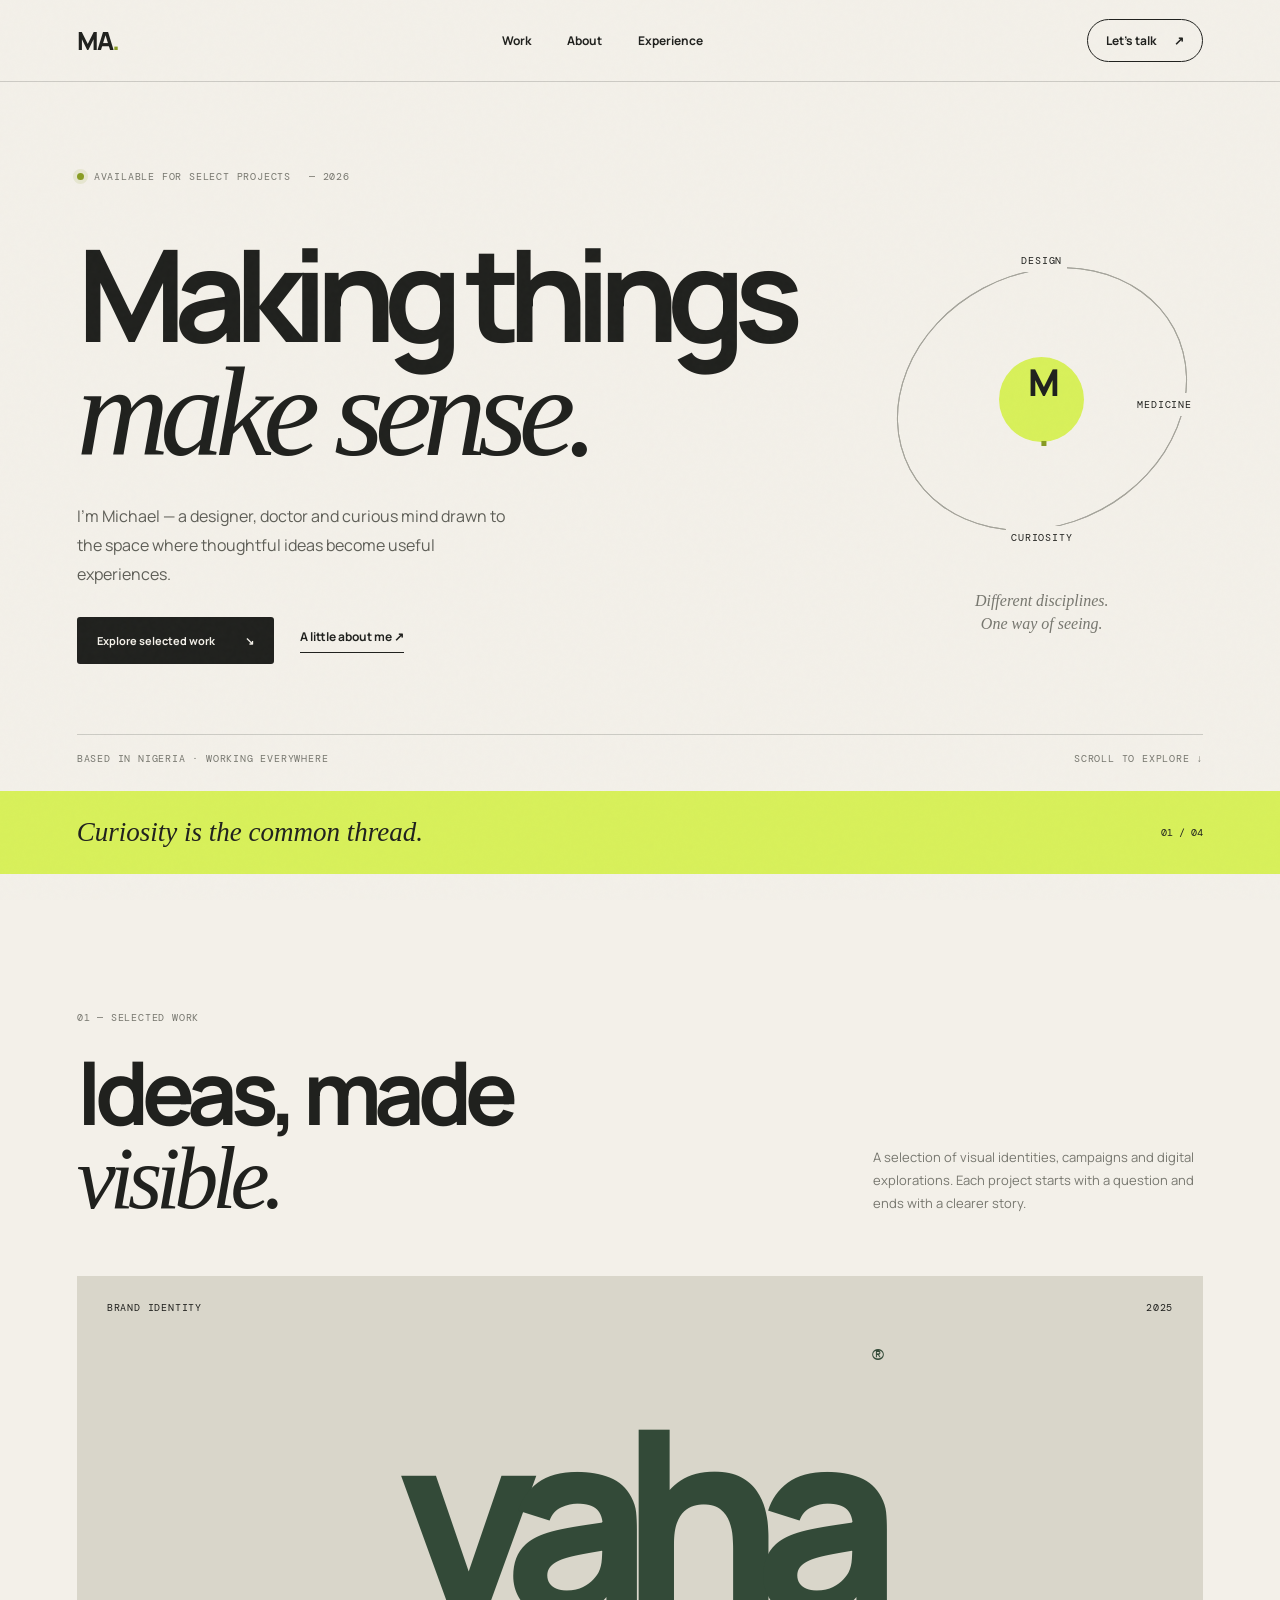
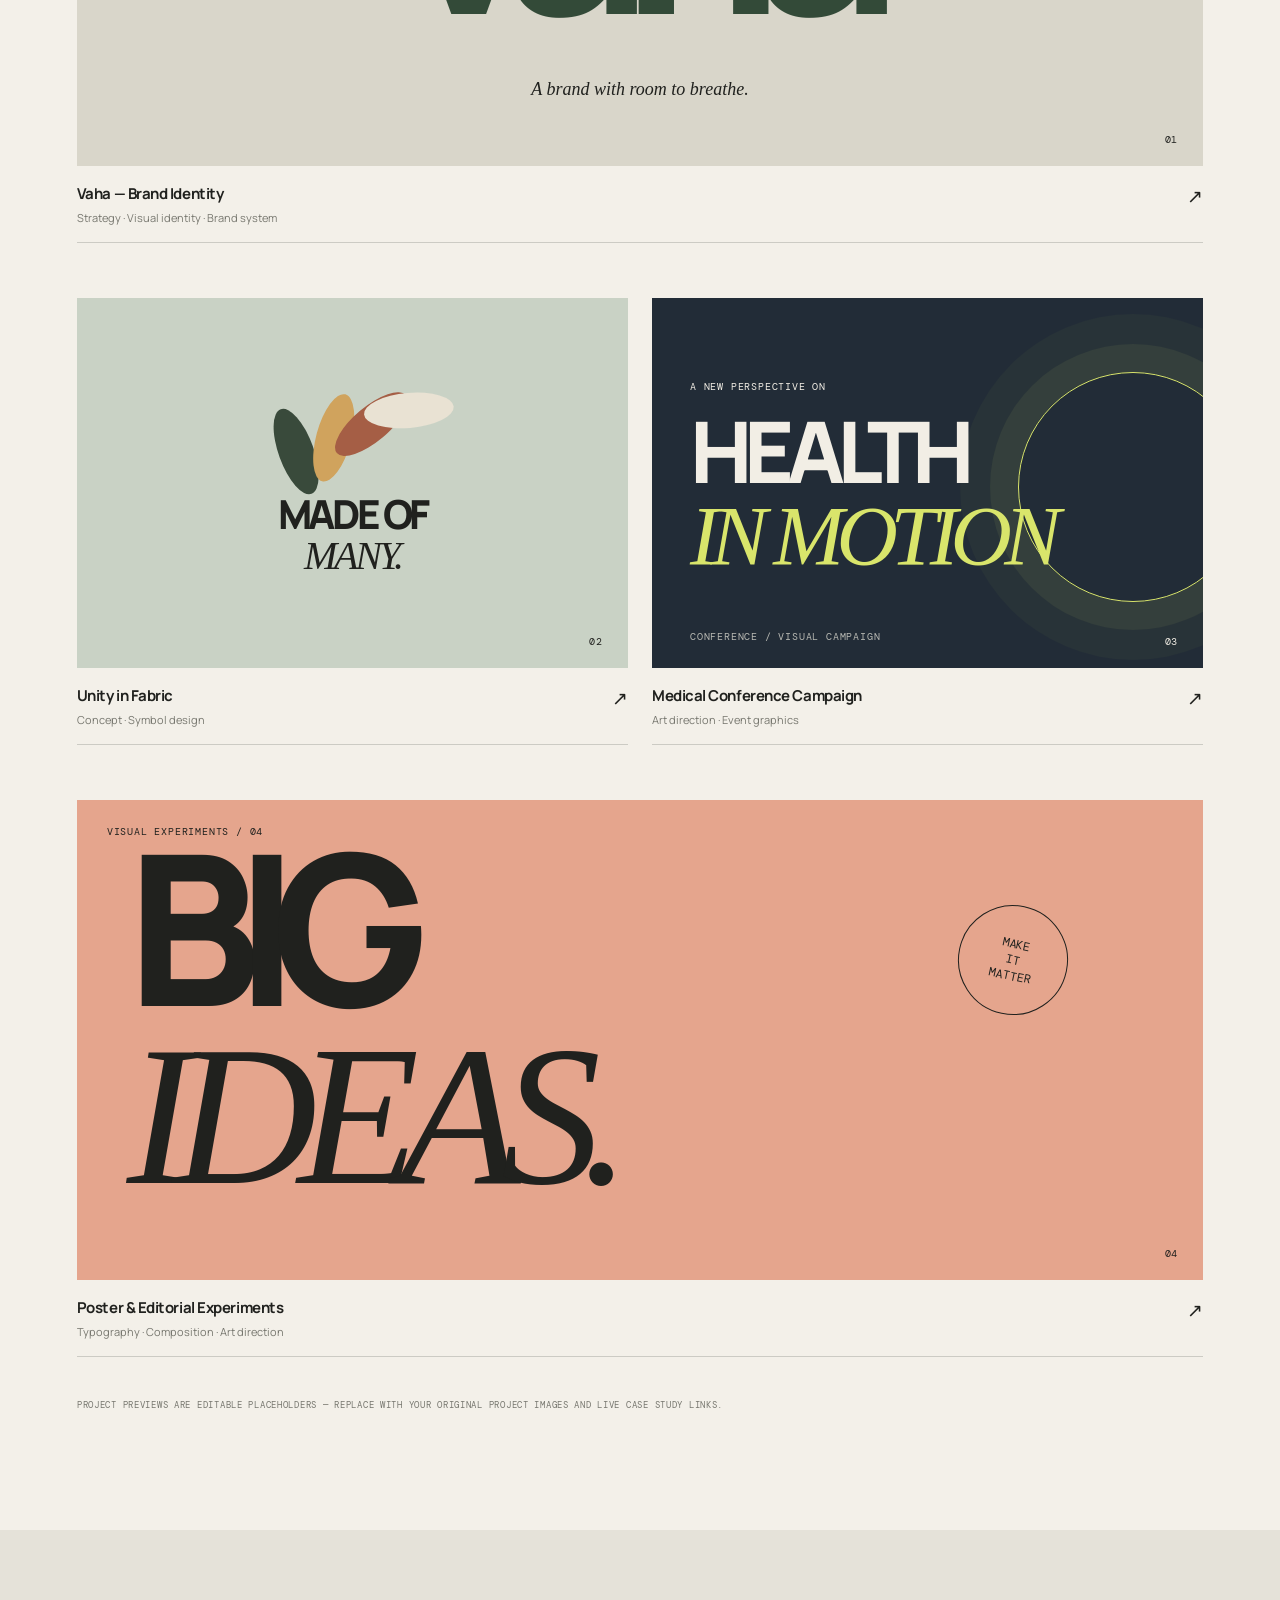
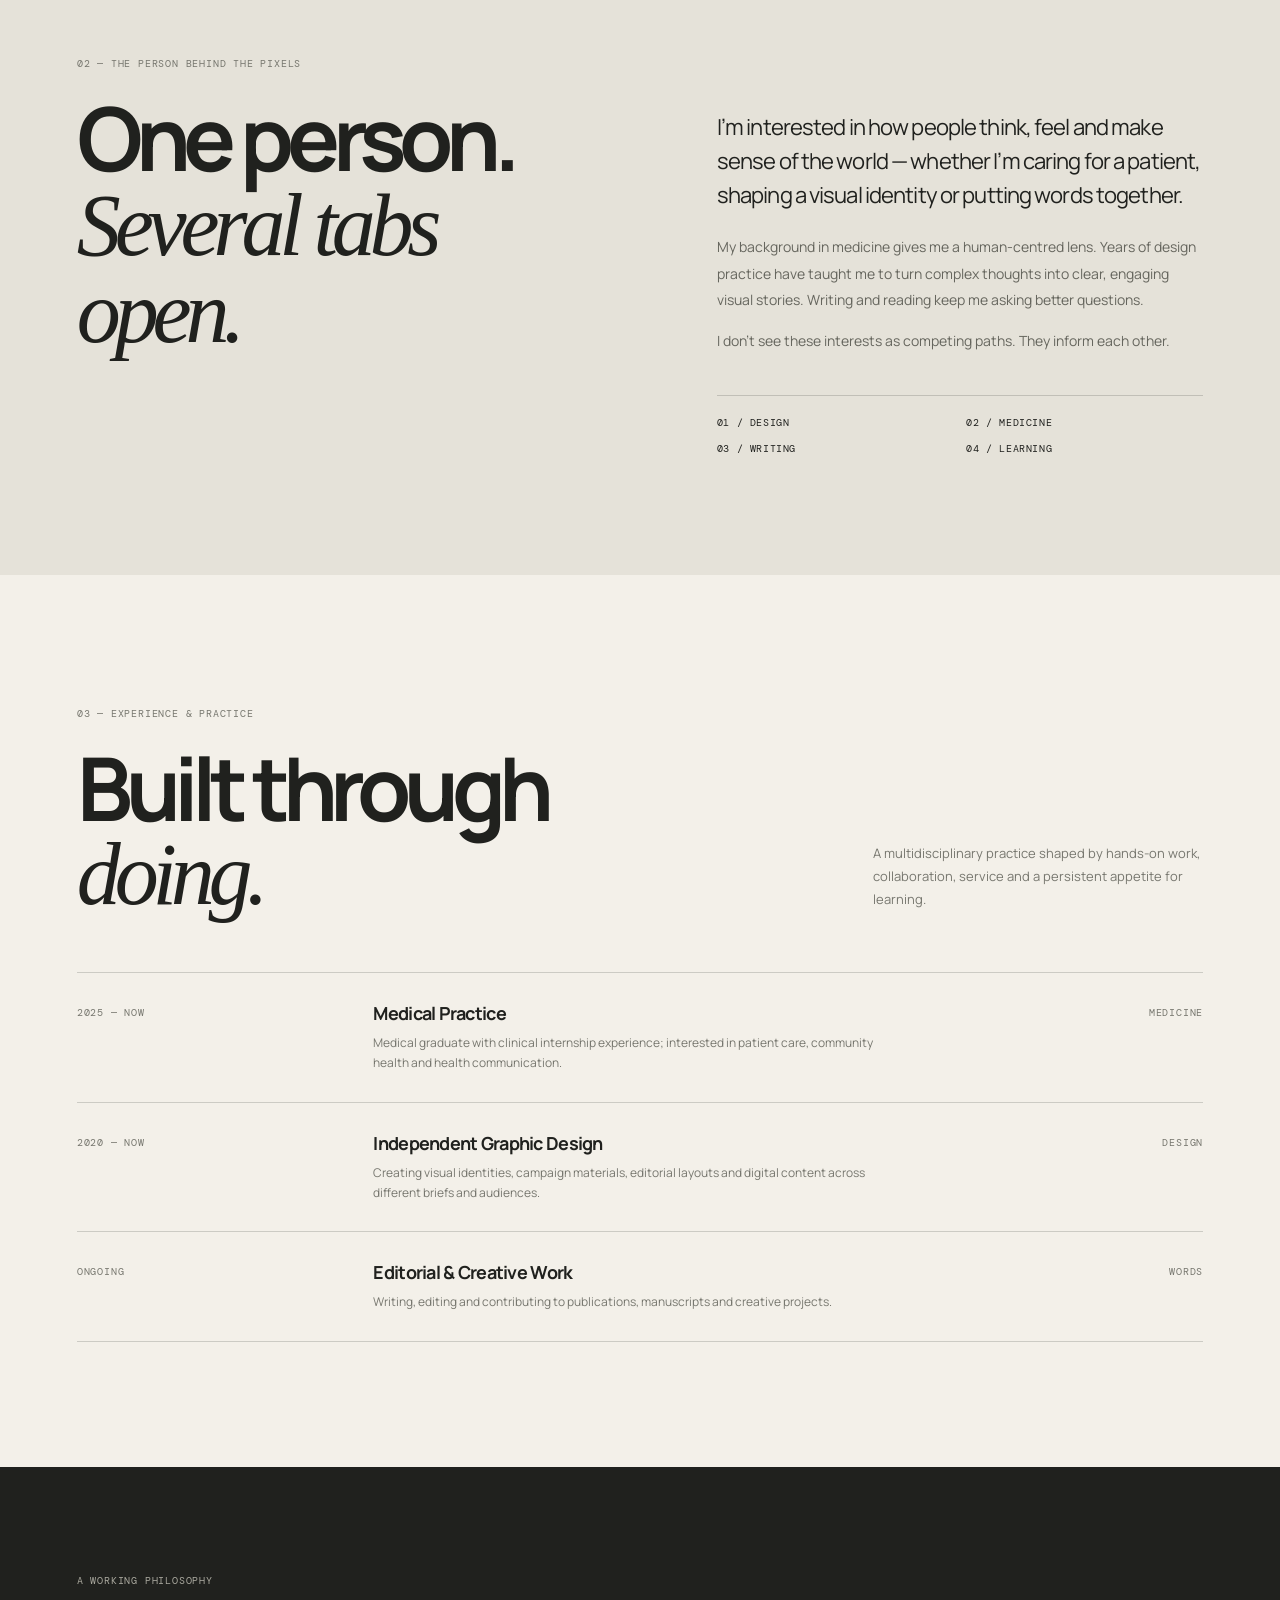
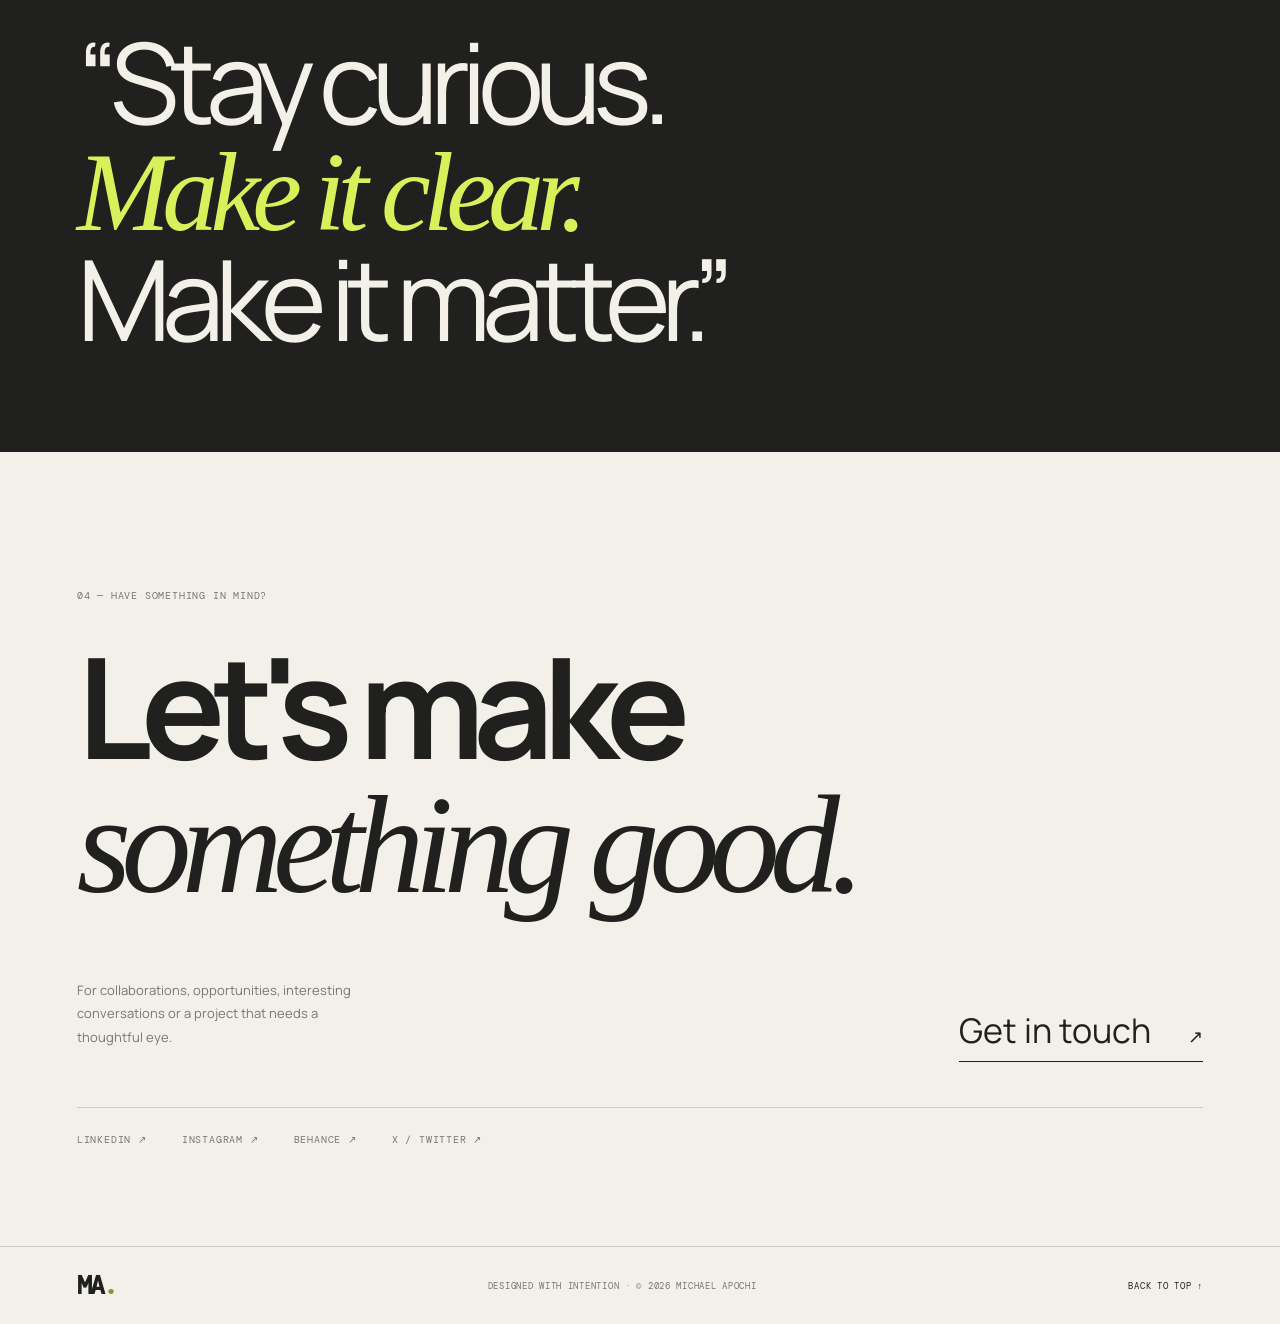
==== index.html @ 0f6690b2 "Add files via upload" ====
<!doctype html>
<html lang="en">
<head>
  <meta charset="utf-8">
  <meta name="viewport" content="width=device-width, initial-scale=1">
  <meta name="theme-color" content="#f3f0e9">
  <meta name="description" content="Michael Apochi — multidisciplinary designer, medical doctor and visual storyteller.">
  <title>Michael Apochi — Designer, Doctor & Visual Thinker</title>
  <link rel="preconnect" href="https://fonts.googleapis.com">
  <link rel="preconnect" href="https://fonts.gstatic.com" crossorigin>
  <link href="https://fonts.googleapis.com/css2?family=DM+Mono:wght@400;500&family=Manrope:wght@400;500;600;700;800&display=swap" rel="stylesheet">
  <link rel="stylesheet" href="styles.css">
</head>
<body>
  <div class="grain" aria-hidden="true"></div>
  <header class="site-header">
    <a class="wordmark" href="#top" aria-label="Michael Apochi home">MA<span>.</span></a>
    <nav aria-label="Main navigation">
      <a href="#work">Work</a><a href="#about">About</a><a href="#experience">Experience</a>
    </nav>
    <a class="header-cta" href="#contact">Let's talk <span>↗</span></a>
    <button class="menu-toggle" aria-label="Toggle menu" aria-expanded="false">☰</button>
  </header>

  <main id="top">
    <section class="hero section-wrap">
      <div class="eyebrow"><span class="pulse"></span> AVAILABLE FOR SELECT PROJECTS <span class="eyebrow-year">— 2026</span></div>
      <div class="hero-grid">
        <div>
          <h1>Making things<br> <em>make sense.</em></h1>
          <p class="hero-copy">I’m Michael — a designer, doctor and curious mind drawn to the space where thoughtful ideas become useful experiences.</p>
          <div class="hero-actions"><a class="button button-dark" href="#work">Explore selected work <span>↘</span></a><a class="text-link" href="#about">A little about me <span>↗</span></a></div>
        </div>
        <div class="hero-aside">
          <div class="orbit-card">
            <div class="orbit orbit-one"></div><div class="orbit orbit-two"></div>
            <div class="orbit-center">M<span>.</span></div>
            <span class="orbit-label label-top">DESIGN</span><span class="orbit-label label-right">MEDICINE</span><span class="orbit-label label-bottom">CURIOSITY</span>
          </div>
          <p class="aside-note">Different disciplines.<br>One way of seeing.</p>
        </div>
      </div>
      <div class="hero-bottom"><span>BASED IN NIGERIA · WORKING EVERYWHERE</span><span>SCROLL TO EXPLORE ↓</span></div>
    </section>

    <section class="intro-strip">
      <p>Curiosity is the common thread.</p><span>01 / 04</span>
    </section>

    <section id="work" class="work-section section-wrap">
      <div class="section-heading"><div><span class="kicker">01 — SELECTED WORK</span><h2>Ideas, made<br><em>visible.</em></h2></div><p>A selection of visual identities, campaigns and digital explorations. Each project starts with a question and ends with a clearer story.</p></div>
      <div class="project-grid">
        <article class="project-card project-large">
          <a class="project-art art-vaha" href="#contact" aria-label="Discuss Vaha identity project">
            <div class="art-topline"><span>BRAND IDENTITY</span><span>2025</span></div><div class="vaha-word">vaha<span>®</span></div><div class="vaha-caption">A brand with room to breathe.</div><div class="art-index">01</div>
          </a>
          <div class="project-meta"><div><h3>Vaha — Brand Identity</h3><p>Strategy · Visual identity · Brand system</p></div><span>↗</span></div>
        </article>
        <article class="project-card">
          <a class="project-art art-unity" href="#contact" aria-label="Discuss Unity project">
            <div class="unity-mark"><span></span><span></span><span></span><span></span></div><div class="unity-title">MADE OF<br><i>MANY.</i></div><div class="art-index">02</div>
          </a>
          <div class="project-meta"><div><h3>Unity in Fabric</h3><p>Concept · Symbol design</p></div><span>↗</span></div>
        </article>
        <article class="project-card">
          <a class="project-art art-med" href="#contact" aria-label="Discuss medical conference campaign">
            <div class="med-small">A NEW PERSPECTIVE ON</div><div class="med-title">HEALTH<br><em>IN MOTION</em></div><div class="med-circle"></div><div class="med-foot">CONFERENCE / VISUAL CAMPAIGN</div><div class="art-index">03</div>
          </a>
          <div class="project-meta"><div><h3>Medical Conference Campaign</h3><p>Art direction · Event graphics</p></div><span>↗</span></div>
        </article>
        <article class="project-card project-wide">
          <a class="project-art art-poster" href="#contact" aria-label="Discuss poster and editorial work">
            <div class="poster-label">VISUAL EXPERIMENTS / 04</div><div class="poster-big">BIG<br><span>IDEAS.</span></div><div class="poster-stamp">MAKE<br>IT<br>MATTER</div><div class="art-index">04</div>
          </a>
          <div class="project-meta"><div><h3>Poster & Editorial Experiments</h3><p>Typography · Composition · Art direction</p></div><span>↗</span></div>
        </article>
      </div>
      <p class="work-footnote">PROJECT PREVIEWS ARE EDITABLE PLACEHOLDERS — REPLACE WITH YOUR ORIGINAL PROJECT IMAGES AND LIVE CASE STUDY LINKS.</p>
    </section>

    <section id="about" class="about-section">
      <div class="section-wrap about-grid">
        <div><span class="kicker">02 — THE PERSON BEHIND THE PIXELS</span><h2>One person.<br><em>Several tabs open.</em></h2></div>
        <div class="about-copy"><p class="about-lead">I’m interested in how people think, feel and make sense of the world — whether I’m caring for a patient, shaping a visual identity or putting words together.</p><p>My background in medicine gives me a human-centred lens. Years of design practice have taught me to turn complex thoughts into clear, engaging visual stories. Writing and reading keep me asking better questions.</p><p>I don't see these interests as competing paths. They inform each other.</p><div class="discipline-list"><span>01 / DESIGN</span><span>02 / MEDICINE</span><span>03 / WRITING</span><span>04 / LEARNING</span></div></div>
      </div>
    </section>

    <section id="experience" class="experience-section section-wrap">
      <div class="section-heading"><div><span class="kicker">03 — EXPERIENCE & PRACTICE</span><h2>Built through<br><em>doing.</em></h2></div><p>A multidisciplinary practice shaped by hands-on work, collaboration, service and a persistent appetite for learning.</p></div>
      <div class="timeline">
        <div class="timeline-row"><span class="timeline-date">2025 — NOW</span><div><h3>Medical Practice</h3><p>Medical graduate with clinical internship experience; interested in patient care, community health and health communication.</p></div><span class="timeline-type">MEDICINE</span></div>
        <div class="timeline-row"><span class="timeline-date">2020 — NOW</span><div><h3>Independent Graphic Design</h3><p>Creating visual identities, campaign materials, editorial layouts and digital content across different briefs and audiences.</p></div><span class="timeline-type">DESIGN</span></div>
        <div class="timeline-row"><span class="timeline-date">ONGOING</span><div><h3>Editorial & Creative Work</h3><p>Writing, editing and contributing to publications, manuscripts and creative projects.</p></div><span class="timeline-type">WORDS</span></div>
      </div>
    </section>

    <section class="statement"><div class="section-wrap"><span class="kicker">A WORKING PHILOSOPHY</span><p>“Stay curious.<br><em>Make it clear.</em><br>Make it matter.”</p></div></section>

    <section id="contact" class="contact-section section-wrap">
      <span class="kicker">04 — HAVE SOMETHING IN MIND?</span><h2>Let's make<br><em>something good.</em></h2>
      <div class="contact-bottom"><p>For collaborations, opportunities, interesting conversations or a project that needs a thoughtful eye.</p><a class="contact-email" href="mailto:hello@michaelapochi.com">Get in touch <span>↗</span></a></div>
      <div class="social-links"><a href="https://www.linkedin.com/" target="_blank" rel="noreferrer">LINKEDIN ↗</a><a href="https://www.instagram.com/" target="_blank" rel="noreferrer">INSTAGRAM ↗</a><a href="https://www.behance.net/" target="_blank" rel="noreferrer">BEHANCE ↗</a><a href="https://x.com/" target="_blank" rel="noreferrer">X / TWITTER ↗</a></div>
    </section>
  </main>
  <footer><a class="wordmark" href="#top">MA<span>.</span></a><span>DESIGNED WITH INTENTION · © <span id="year"></span> MICHAEL APOCHI</span><a href="#top">BACK TO TOP ↑</a></footer>
  <script src="script.js"></script>
</body>
</html>
---- styles.css ----
@import url('https://fonts.googleapis.com/css2?family=DM+Mono:wght@400;500&family=Manrope:wght@400;500;600;700;800&display=swap');
:root{--paper:#f3f0e9;--ink:#20211e;--muted:#77776f;--line:rgba(32,33,30,.18);--acid:#d8f05a;--serif:Georgia,"Times New Roman",serif}
*{box-sizing:border-box}html{scroll-behavior:smooth}body{margin:0;background:var(--paper);color:var(--ink);font-family:Manrope,Arial,sans-serif;-webkit-font-smoothing:antialiased}.grain{position:fixed;inset:0;pointer-events:none;z-index:10;opacity:.055;background-image:url("data:image/svg+xml,%3Csvg viewBox='0 0 180 180' xmlns='http://www.w3.org/2000/svg'%3E%3Cfilter id='n'%3E%3CfeTurbulence type='fractalNoise' baseFrequency='.9' numOctaves='3' stitchTiles='stitch'/%3E%3C/filter%3E%3Crect width='100%25' height='100%25' filter='url(%23n)' opacity='.35'/%3E%3C/svg%3E")}.site-header{height:82px;padding:0 6vw;display:flex;align-items:center;justify-content:space-between;border-bottom:1px solid var(--line);position:sticky;top:0;background:rgba(243,240,233,.9);backdrop-filter:blur(14px);z-index:9}.wordmark{font-size:25px;font-weight:800;letter-spacing:-2px;text-decoration:none;color:var(--ink)}.wordmark span,.orbit-center span{color:#879a24}.site-header nav{display:flex;gap:36px}.site-header nav a,.header-cta,.text-link{font-size:12px;text-decoration:none;color:var(--ink);font-weight:700}.site-header nav a:hover,.text-link:hover{opacity:.55}.header-cta{border:1px solid var(--ink);border-radius:30px;padding:12px 18px}.header-cta span{margin-left:16px}.menu-toggle{display:none;background:none;border:0;font-size:22px}.section-wrap{width:min(1180px,88vw);margin:auto}.hero{padding:88px 0 26px;min-height:680px;display:flex;flex-direction:column;justify-content:space-between}.eyebrow,.kicker,.hero-bottom,.work-footnote,.art-topline,.art-index,.med-small,.med-foot,.poster-label,.timeline-date,.timeline-type,.social-links,footer,.orbit-label{font:10px 'DM Mono',monospace;letter-spacing:.08em}.eyebrow{display:flex;align-items:center;gap:10px;color:var(--muted)}.pulse{width:7px;height:7px;border-radius:50%;background:#899d24;box-shadow:0 0 0 4px #899d2420}.eyebrow-year{margin-left:8px}.hero-grid{display:grid;grid-template-columns:1.4fr .6fr;align-items:center;gap:50px;padding:54px 0 70px}.hero h1{font-size:clamp(66px,10vw,142px);letter-spacing:-.095em;line-height:.88;margin:0;font-weight:700}.hero h1 em,h2 em,.statement em,.contact-section h2 em{font-family:var(--serif);font-weight:400;letter-spacing:-.07em}.hero-copy{max-width:450px;color:#5e5e57;font-size:16px;line-height:1.8;margin:34px 0 28px}.hero-actions{display:flex;align-items:center;gap:26px}.button{display:inline-flex;gap:30px;padding:16px 20px;text-decoration:none;font-size:11px;font-weight:700}.button-dark{background:var(--ink);color:var(--paper);border-radius:3px}.button-dark:hover{background:#444}.text-link{border-bottom:1px solid var(--ink);padding-bottom:7px}.hero-aside{display:flex;align-items:center;flex-direction:column;gap:25px}.orbit-card{width:min(300px,25vw);aspect-ratio:1;position:relative;display:grid;place-items:center}.orbit{position:absolute;border:1px solid #a5a49b;border-radius:50%;transform:rotate(-28deg)}.orbit-one{inset:8% 0}.orbit-two{inset:0 8%;transform:rotate(62deg)}.orbit-center{width:85px;height:85px;border-radius:50%;background:var(--acid);display:grid;place-items:center;font-size:37px;font-weight:800;letter-spacing:-5px}.orbit-label{position:absolute;background:var(--paper);padding:5px}.label-top{top:0}.label-right{right:-5px;top:48%}.label-bottom{bottom:0}.aside-note{font:italic 16px var(--serif);text-align:center;color:var(--muted);line-height:1.4}.hero-bottom{display:flex;justify-content:space-between;color:var(--muted);border-top:1px solid var(--line);padding-top:17px}.intro-strip{background:var(--acid);padding:26px 6vw;display:flex;justify-content:space-between;align-items:center}.intro-strip p{font:italic 27px var(--serif);margin:0}.intro-strip span{font:10px 'DM Mono',monospace}.work-section{padding:130px 0 110px}.section-heading{display:flex;justify-content:space-between;align-items:end;margin-bottom:55px}.kicker{color:var(--muted)}h2{font-size:clamp(48px,7vw,88px);letter-spacing:-.08em;line-height:.95;margin:24px 0 0}.section-heading>p{max-width:330px;color:var(--muted);font-size:13px;line-height:1.8;margin:0 0 5px}.project-grid{display:grid;grid-template-columns:1fr 1fr;gap:55px 24px}.project-large{grid-column:1/-1}.project-wide{grid-column:1/-1}.project-art{display:block;position:relative;overflow:hidden;text-decoration:none;color:var(--ink);min-height:370px;transition:transform .4s}.project-card:hover .project-art{transform:translateY(-5px)}.project-large .project-art{min-height:490px}.art-vaha{background:#d9d6ca;padding:30px;display:flex;flex-direction:column;justify-content:center;align-items:center}.art-topline{position:absolute;top:25px;left:30px;right:30px;display:flex;justify-content:space-between}.vaha-word{font-size:clamp(100px,20vw,260px);font-weight:800;letter-spacing:-.12em;color:#334a38}.vaha-word span{font:20px 'DM Mono';vertical-align:top;letter-spacing:0}.vaha-caption{font:italic 18px var(--serif);margin-top:-12px}.art-index{position:absolute;bottom:20px;right:25px}.art-unity{background:#c9d2c5;display:flex;align-items:center;justify-content:center;flex-direction:column}.unity-mark{display:flex;gap:5px;transform:rotate(-20deg);margin-bottom:20px}.unity-mark span{width:35px;height:90px;border-radius:50%;background:#394a3b;transform:rotate(0deg)}.unity-mark span:nth-child(2){background:#d0a35d;transform:rotate(35deg)}.unity-mark span:nth-child(3){background:#a55e45;transform:rotate(70deg)}.unity-mark span:nth-child(4){background:#e9e2d3;transform:rotate(105deg)}.unity-title{text-align:center;font-size:40px;line-height:.9;font-weight:800;letter-spacing:-.08em}.unity-title i{font:italic 40px var(--serif)}.art-med{background:#222c37;color:#f2eee5;padding:38px;display:flex;flex-direction:column;justify-content:center}.med-small{z-index:1}.med-title{font-size:clamp(48px,7vw,85px);font-weight:800;line-height:.85;letter-spacing:-.09em;z-index:1;margin-top:22px}.med-title em{font:italic 1em var(--serif);color:#d9e56b}.med-circle{position:absolute;width:230px;height:230px;border:1px solid #d9e56b;border-radius:50%;right:-45px;top:20%;box-shadow:0 0 0 28px #d9e56b10,0 0 0 58px #d9e56b08}.med-foot{position:absolute;bottom:25px;left:38px;color:#b8b9b3}.art-poster{background:#e5a58d;display:flex;align-items:center;padding:50px}.poster-label{position:absolute;top:25px;left:30px}.poster-big{font-size:clamp(90px,17vw,210px);line-height:.72;letter-spacing:-.12em;font-weight:800}.poster-big span{font:italic .95em var(--serif);letter-spacing:-.1em}.poster-stamp{position:absolute;right:12%;top:22%;border:1px solid var(--ink);border-radius:50%;width:110px;height:110px;display:grid;place-items:center;text-align:center;font:12px 'DM Mono';transform:rotate(12deg)}.project-meta{display:flex;justify-content:space-between;padding:17px 0;border-bottom:1px solid var(--line)}.project-meta h3{font-size:15px;margin:0 0 6px;letter-spacing:-.03em}.project-meta p{font-size:11px;color:var(--muted);margin:0}.project-meta>span{font-size:19px}.work-footnote{color:var(--muted);font-size:9px;margin-top:42px}.about-section{background:#e5e2d9;padding:120px 0}.about-grid{display:grid;grid-template-columns:1fr 1fr;gap:12vw}.about-copy{padding-top:38px}.about-copy p{font-size:14px;line-height:1.9;color:#66665e;max-width:500px}.about-copy .about-lead{font-size:22px;line-height:1.55;color:var(--ink);letter-spacing:-.04em}.discipline-list{display:grid;grid-template-columns:1fr 1fr;gap:13px;margin-top:40px;padding-top:20px;border-top:1px solid var(--line);font:10px 'DM Mono';letter-spacing:.06em}.experience-section{padding:125px 0}.timeline{border-top:1px solid var(--line)}.timeline-row{display:grid;grid-template-columns:1fr 2fr 1fr;gap:30px;padding:28px 0;border-bottom:1px solid var(--line);align-items:start}.timeline-date,.timeline-type{color:var(--muted);padding-top:5px}.timeline-row h3{font-size:18px;letter-spacing:-.04em;margin:0 0 8px}.timeline-row p{font-size:12px;line-height:1.7;color:var(--muted);margin:0;max-width:500px}.timeline-type{text-align:right}.statement{background:var(--ink);color:var(--paper);padding:100px 0}.statement .kicker{color:#aaa99f}.statement p{font-size:clamp(54px,9vw,112px);line-height:.95;letter-spacing:-.08em;margin:40px 0 0}.statement em{color:var(--acid)}.contact-section{padding:130px 0 75px}.contact-section h2{font-size:clamp(65px,11vw,140px);margin:35px 0 55px}.contact-bottom{display:flex;justify-content:space-between;align-items:end;border-bottom:1px solid var(--line);padding-bottom:45px}.contact-bottom p{font-size:13px;line-height:1.8;color:var(--muted);max-width:300px}.contact-email{font-size:clamp(20px,3vw,34px);text-decoration:none;color:var(--ink);border-bottom:1px solid;padding-bottom:8px}.contact-email span{font-size:18px;margin-left:30px}.social-links{display:flex;gap:35px;padding:25px 0;color:var(--muted)}.social-links a{color:inherit;text-decoration:none}.social-links a:hover{color:var(--ink)}footer{border-top:1px solid var(--line);padding:22px 6vw;display:flex;align-items:center;justify-content:space-between;color:var(--muted);font-size:9px}footer a:last-child{color:var(--ink);text-decoration:none}
@media(max-width:700px){.site-header{height:68px;padding:0 6vw}.site-header nav{display:none;position:absolute;top:68px;left:0;right:0;padding:25px 6vw;background:var(--paper);border-bottom:1px solid var(--line);flex-direction:column;gap:20px}.site-header nav.open{display:flex}.header-cta{margin-left:auto;margin-right:15px;padding:9px 13px}.menu-toggle{display:block}.hero{padding-top:65px;min-height:auto}.hero-grid{grid-template-columns:1fr;padding:60px 0 55px;gap:45px}.hero h1{font-size:clamp(64px,16vw,105px)}.hero-copy{font-size:14px;margin-top:25px}.hero-aside{display:none}.hero-bottom{font-size:8px;gap:15px}.intro-strip p{font-size:22px}.work-section,.experience-section{padding:85px 0}.section-heading{display:block}.section-heading>p{margin-top:25px}.project-grid{grid-template-columns:1fr;gap:38px}.project-large,.project-wide{grid-column:auto}.project-art,.project-large .project-art{min-height:340px}.vaha-word{font-size:40vw}.art-med{min-height:340px}.about-section{padding:85px 0}.about-grid{grid-template-columns:1fr;gap:20px}.about-copy{padding-top:0}.timeline-row{grid-template-columns:1fr 2fr;gap:12px}.timeline-type{grid-column:2;text-align:left}.statement{padding:80px 0}.contact-section{padding:85px 0 55px}.contact-bottom{display:block}.contact-email{display:inline-block;margin-top:25px}.social-links{flex-wrap:wrap;gap:18px 25px}footer{gap:15px;flex-wrap:wrap}footer>span{order:3;width:100%}}
@media(prefers-reduced-motion:reduce){html{scroll-behavior:auto}*,*:before,*:after{transition:none!important}}
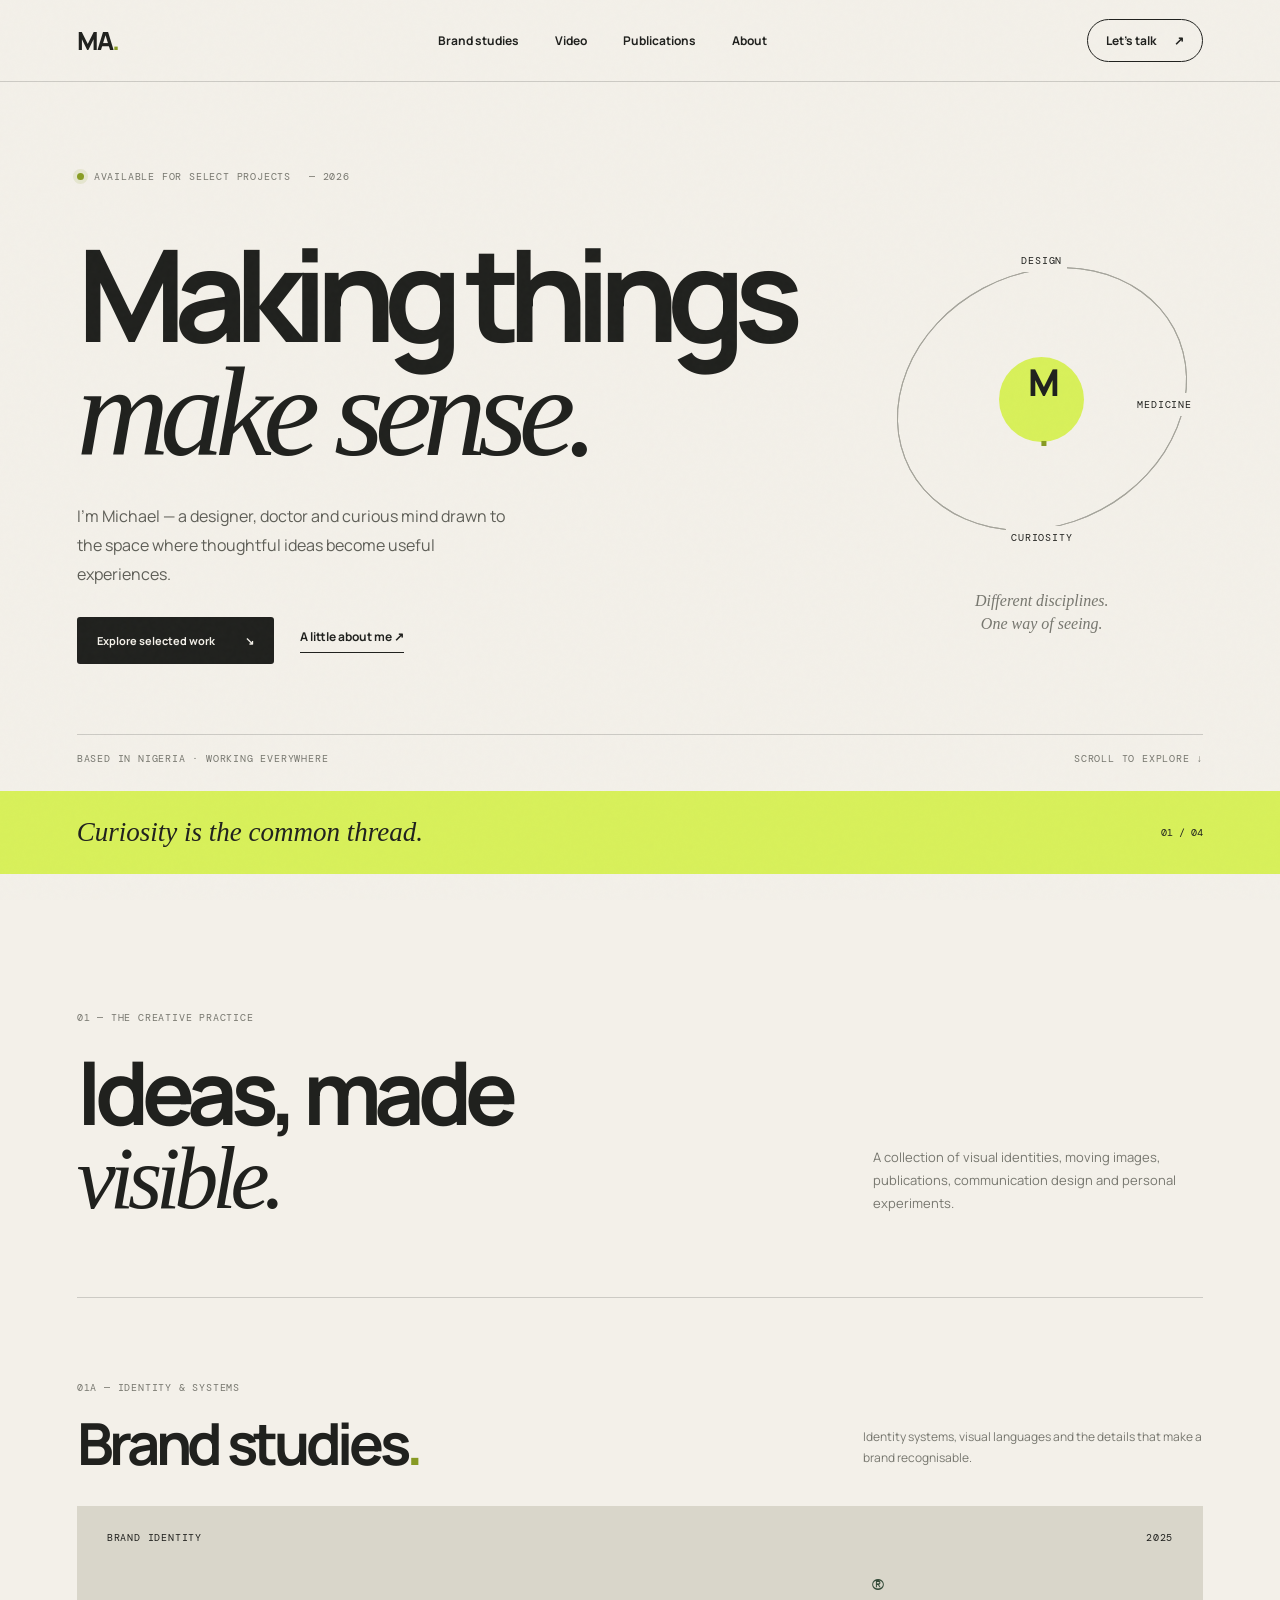
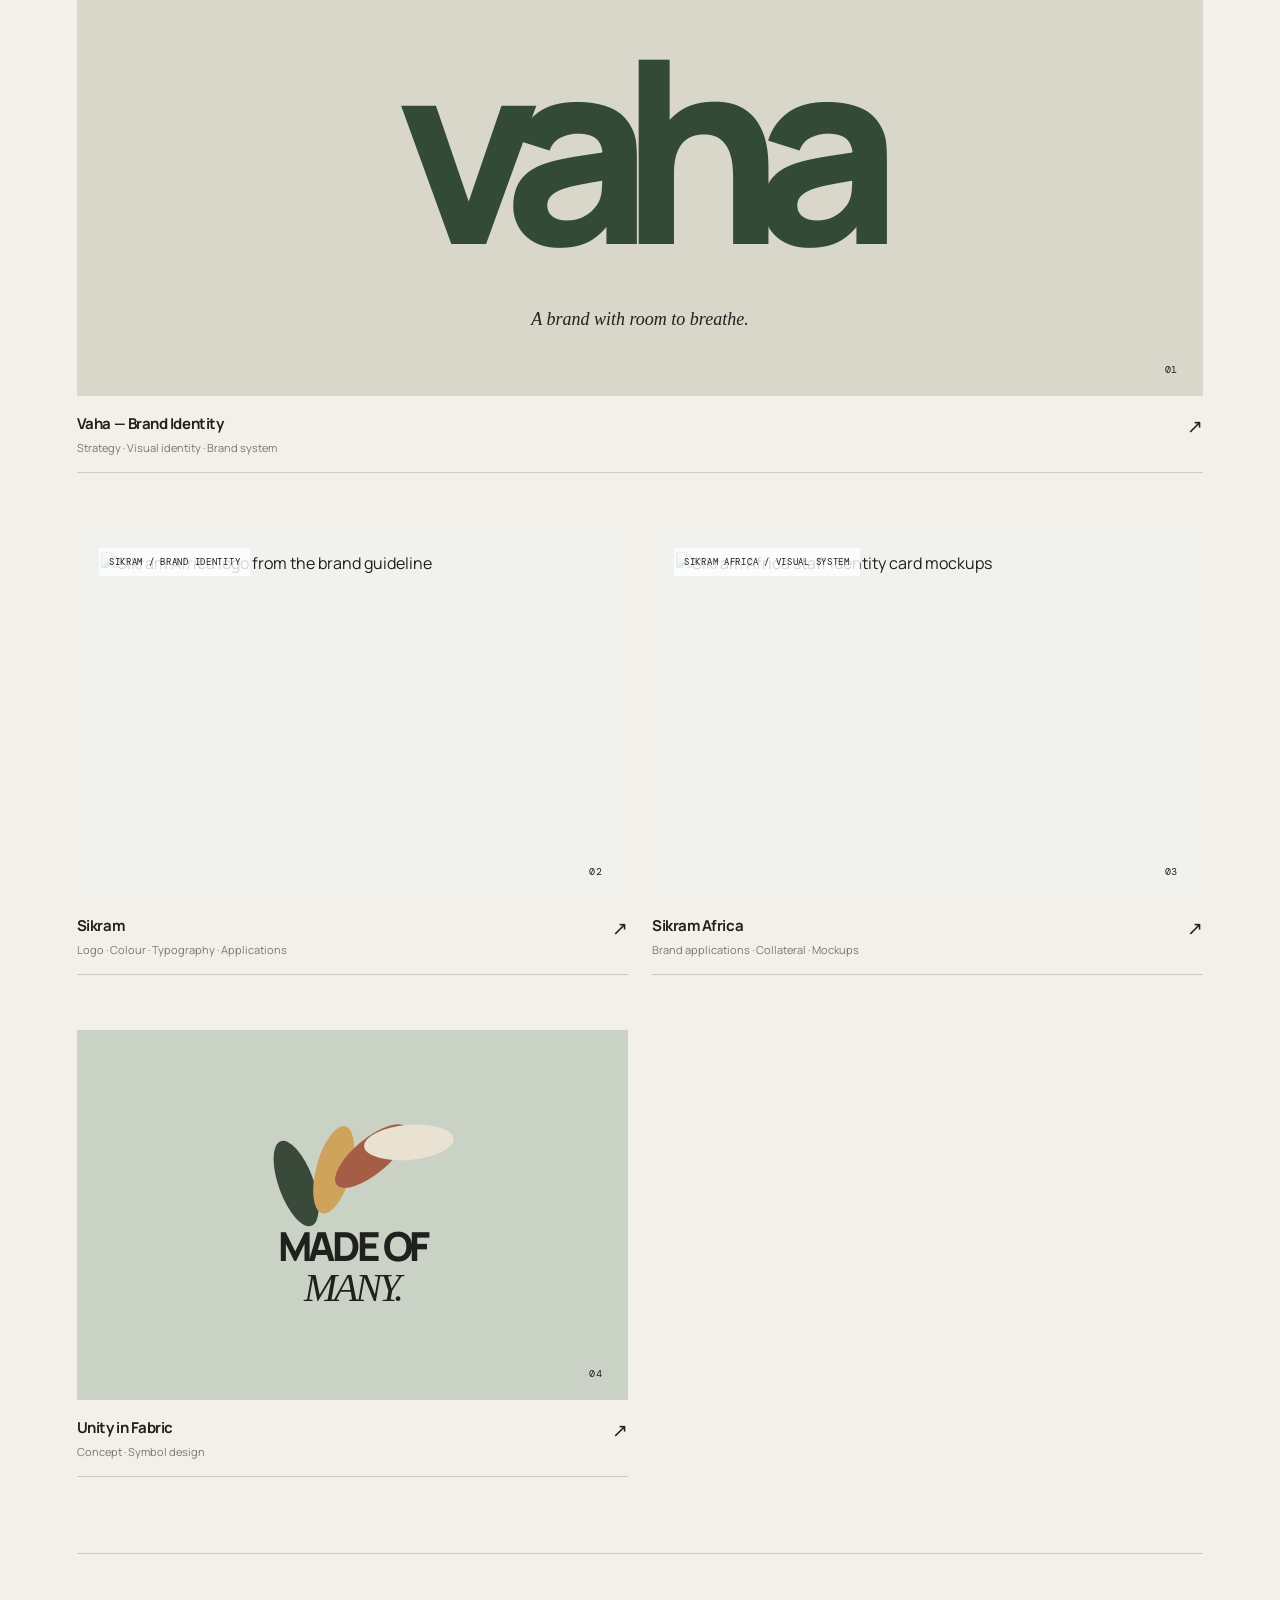
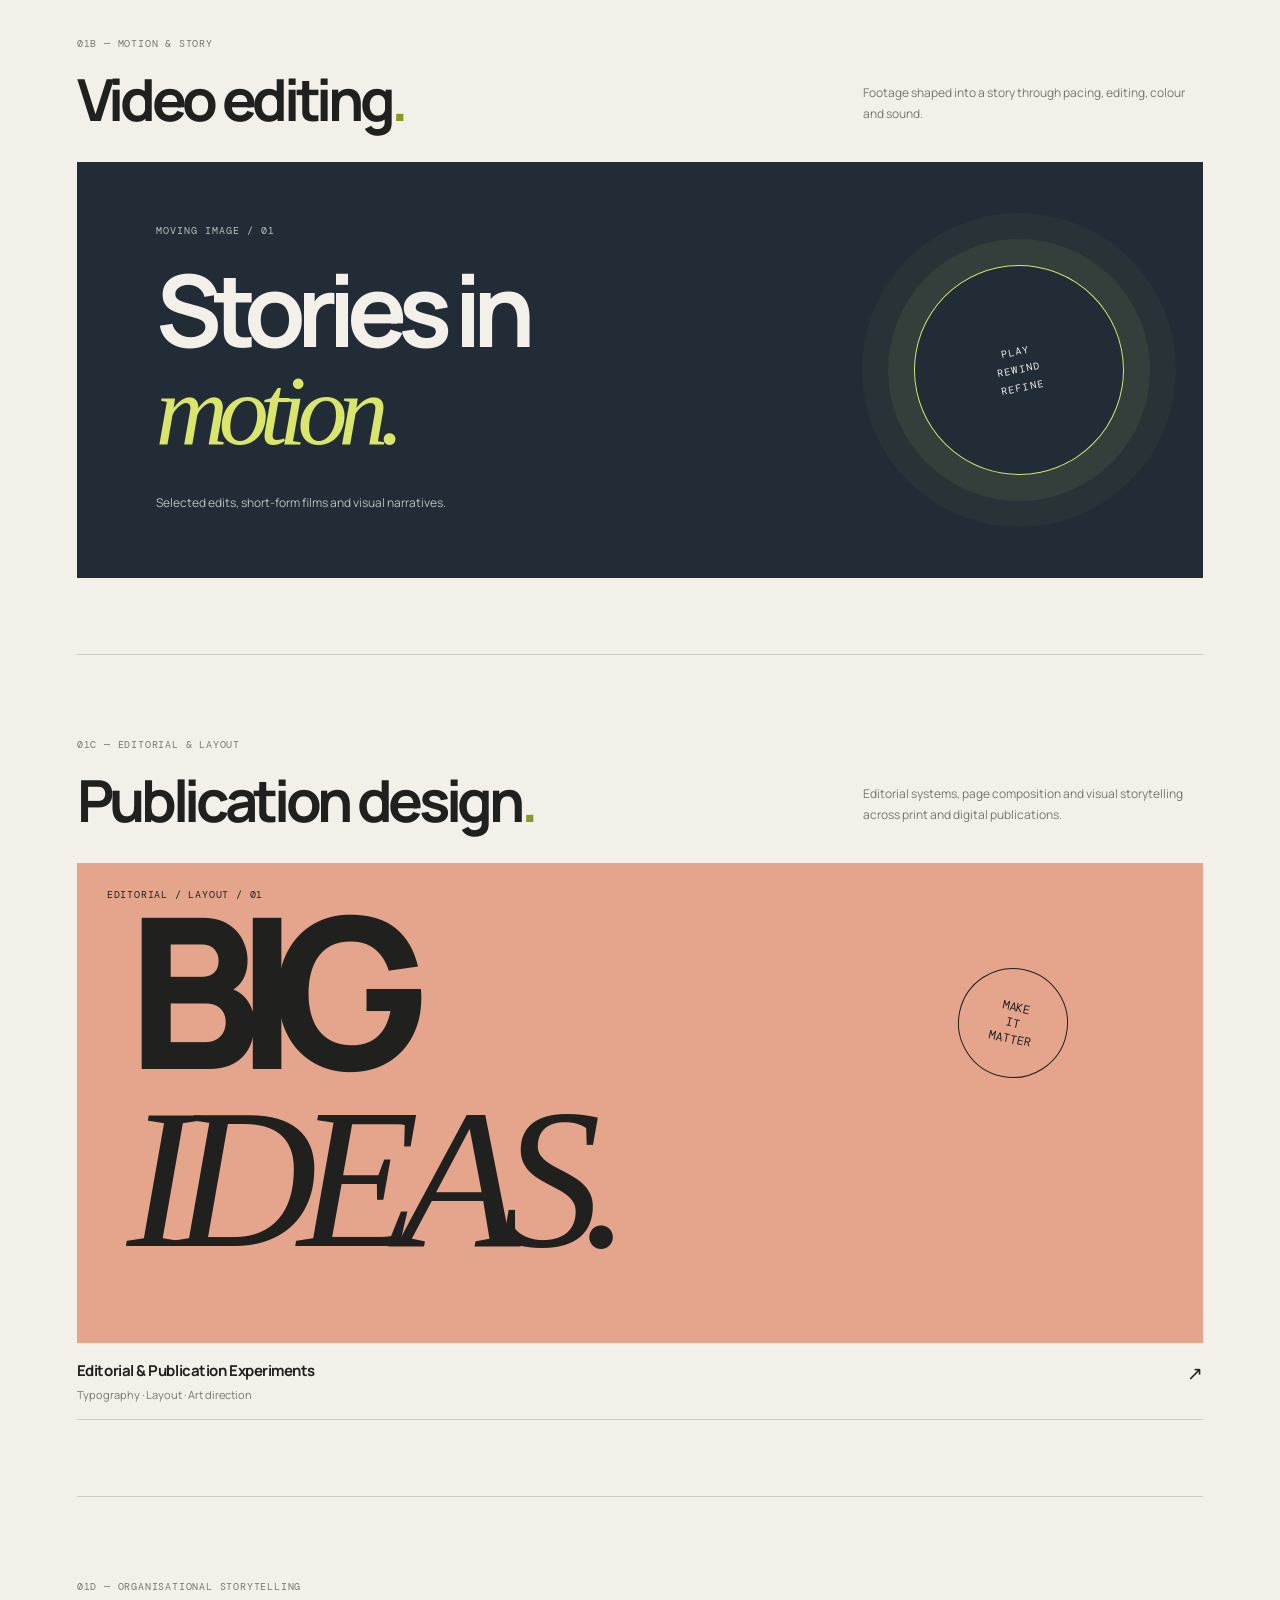
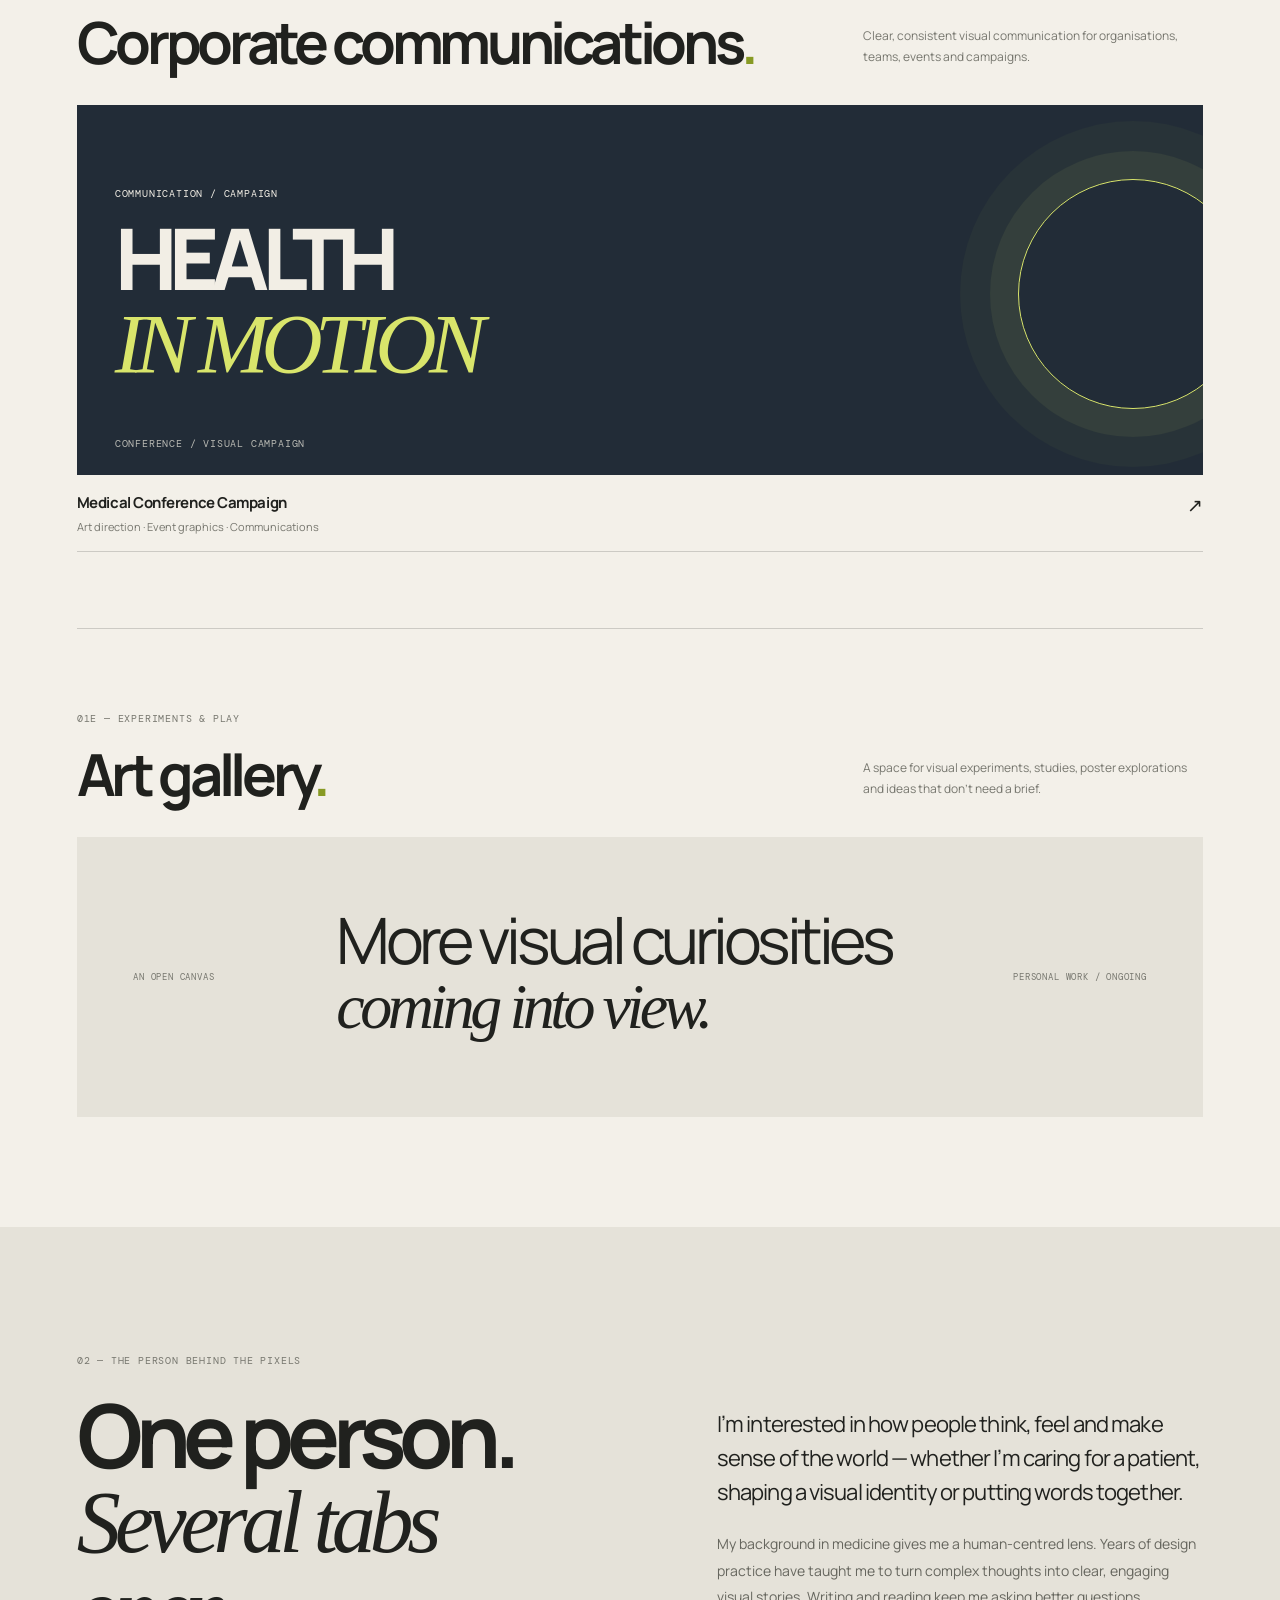
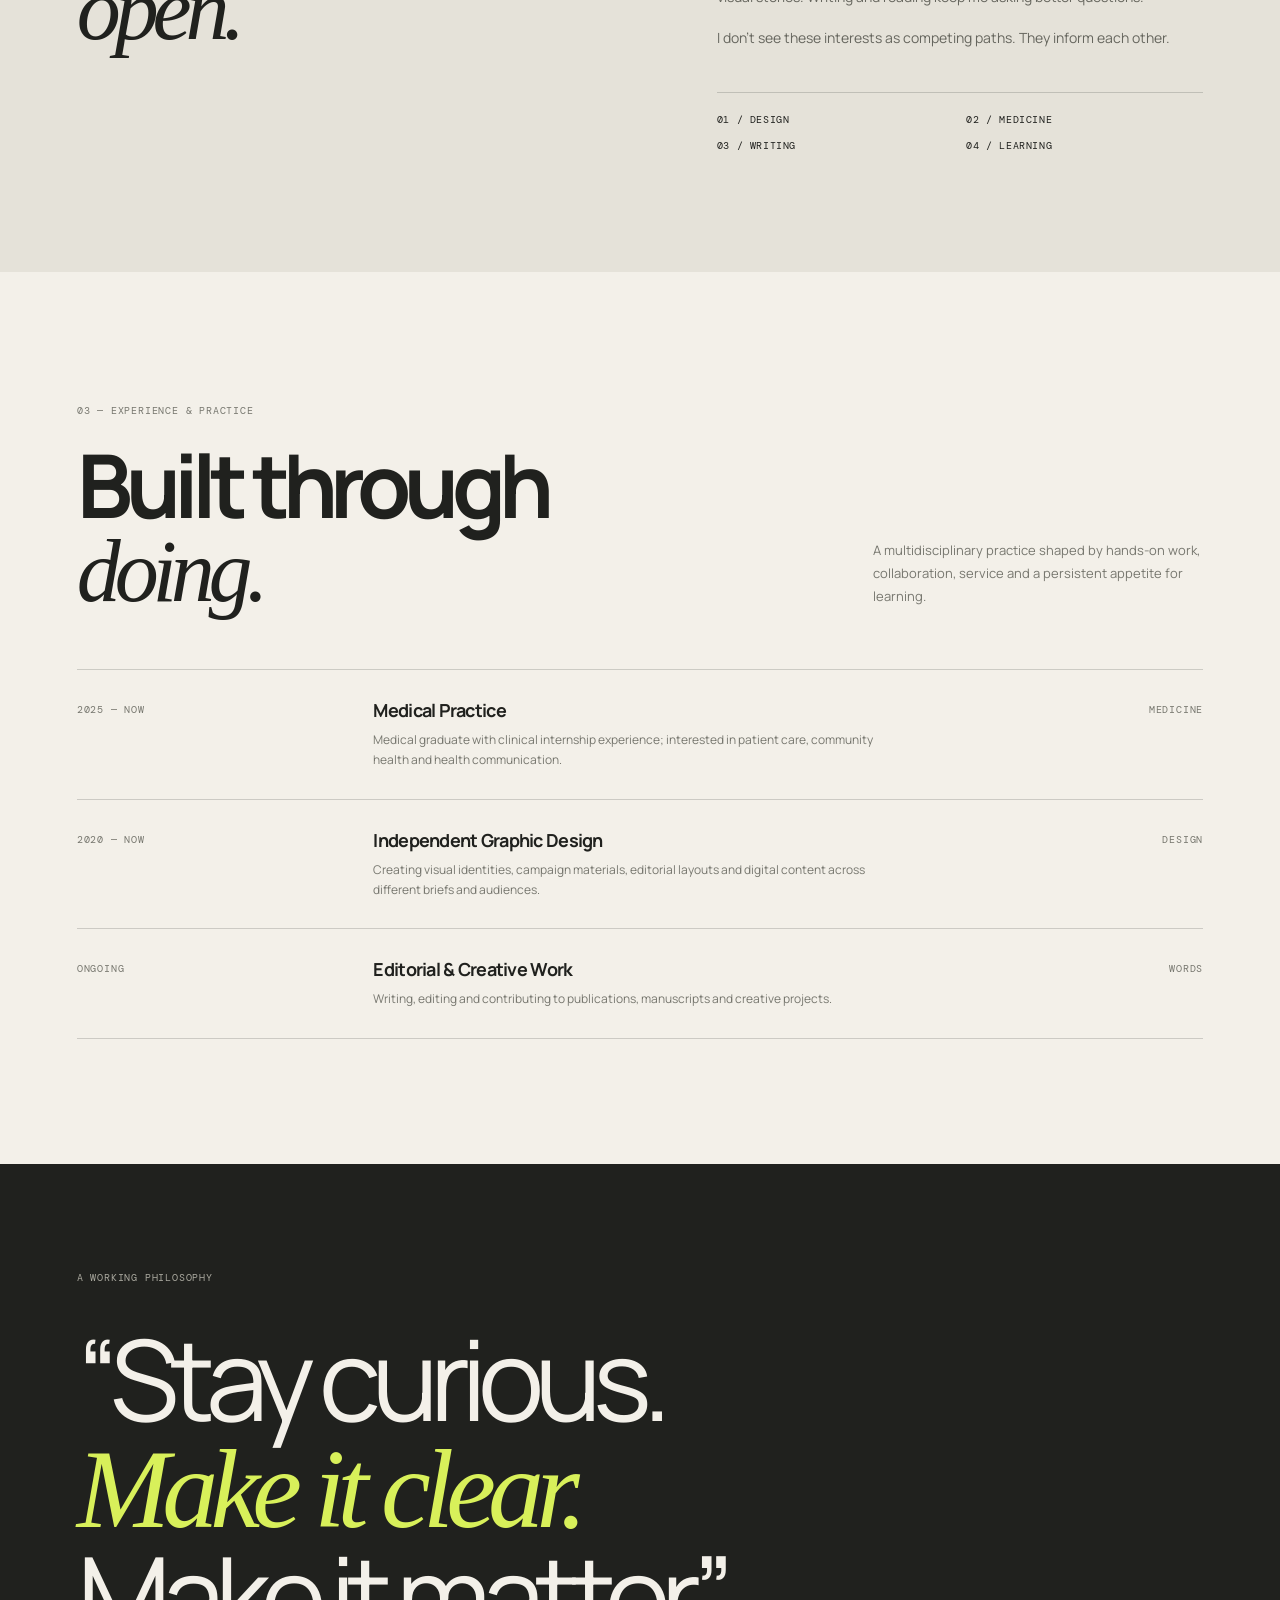
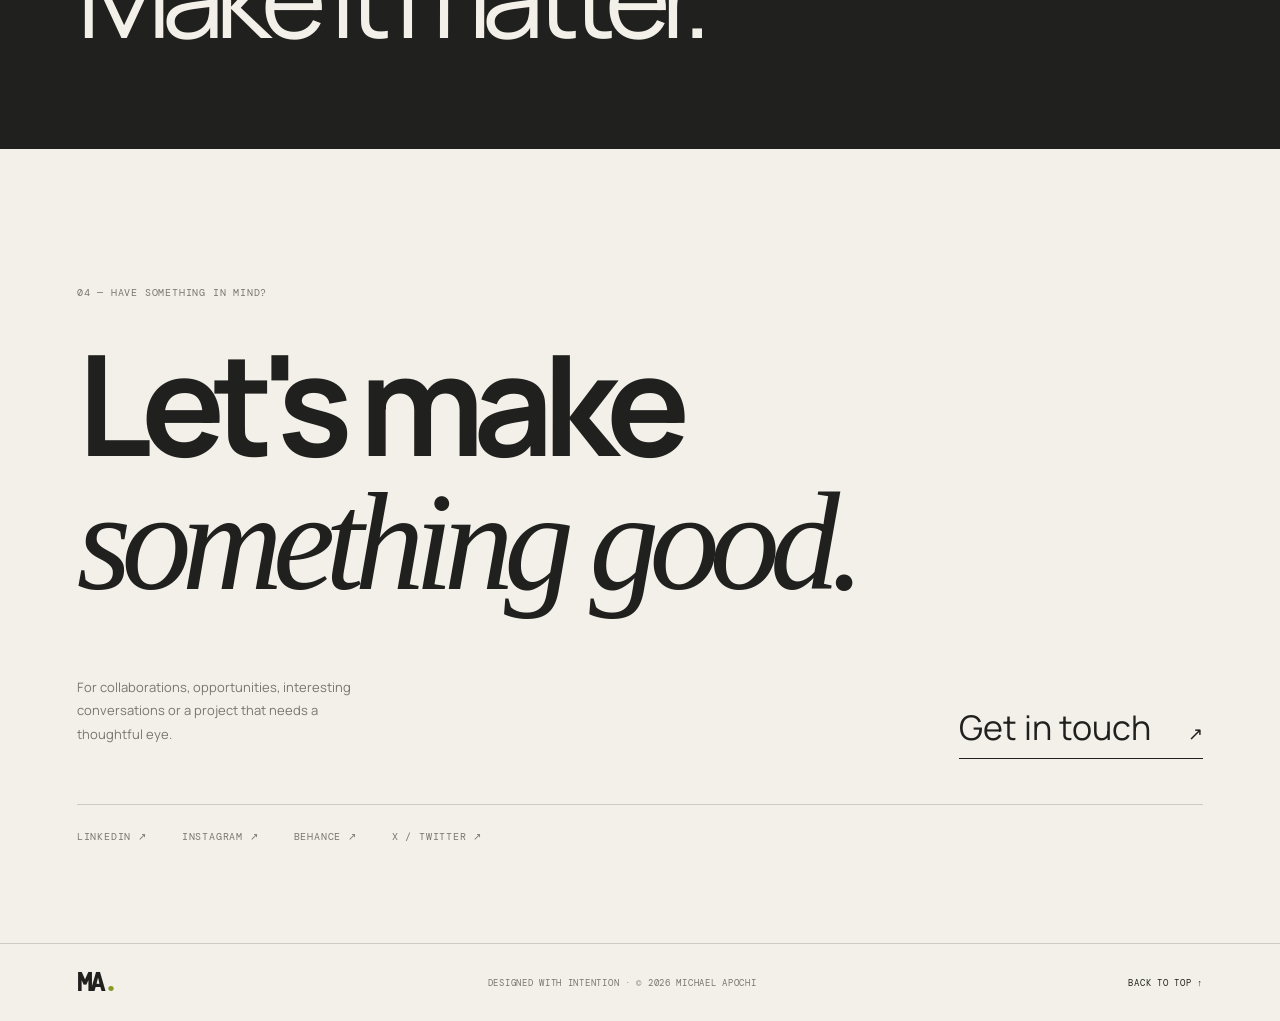
==== commit 0b966d76: "Add files via upload" ====
--- a/index.html
+++ b/index.html
@@ -16,7 +16,7 @@
   <header class="site-header">
     <a class="wordmark" href="#top" aria-label="Michael Apochi home">MA<span>.</span></a>
     <nav aria-label="Main navigation">
-      <a href="#work">Work</a><a href="#about">About</a><a href="#experience">Experience</a>
+      <a href="#brand-studies">Brand studies</a><a href="#video-editing">Video</a><a href="#publication-design">Publications</a><a href="#about">About</a>
     </nav>
     <a class="header-cta" href="#contact">Let's talk <span>↗</span></a>
     <button class="menu-toggle" aria-label="Toggle menu" aria-expanded="false">☰</button>
@@ -48,34 +48,25 @@
     </section>
 
     <section id="work" class="work-section section-wrap">
-      <div class="section-heading"><div><span class="kicker">01 — SELECTED WORK</span><h2>Ideas, made<br><em>visible.</em></h2></div><p>A selection of visual identities, campaigns and digital explorations. Each project starts with a question and ends with a clearer story.</p></div>
-      <div class="project-grid">
-        <article class="project-card project-large">
-          <a class="project-art art-vaha" href="#contact" aria-label="Discuss Vaha identity project">
-            <div class="art-topline"><span>BRAND IDENTITY</span><span>2025</span></div><div class="vaha-word">vaha<span>®</span></div><div class="vaha-caption">A brand with room to breathe.</div><div class="art-index">01</div>
-          </a>
-          <div class="project-meta"><div><h3>Vaha — Brand Identity</h3><p>Strategy · Visual identity · Brand system</p></div><span>↗</span></div>
-        </article>
-        <article class="project-card">
-          <a class="project-art art-unity" href="#contact" aria-label="Discuss Unity project">
-            <div class="unity-mark"><span></span><span></span><span></span><span></span></div><div class="unity-title">MADE OF<br><i>MANY.</i></div><div class="art-index">02</div>
-          </a>
-          <div class="project-meta"><div><h3>Unity in Fabric</h3><p>Concept · Symbol design</p></div><span>↗</span></div>
-        </article>
-        <article class="project-card">
-          <a class="project-art art-med" href="#contact" aria-label="Discuss medical conference campaign">
-            <div class="med-small">A NEW PERSPECTIVE ON</div><div class="med-title">HEALTH<br><em>IN MOTION</em></div><div class="med-circle"></div><div class="med-foot">CONFERENCE / VISUAL CAMPAIGN</div><div class="art-index">03</div>
-          </a>
-          <div class="project-meta"><div><h3>Medical Conference Campaign</h3><p>Art direction · Event graphics</p></div><span>↗</span></div>
-        </article>
-        <article class="project-card project-wide">
-          <a class="project-art art-poster" href="#contact" aria-label="Discuss poster and editorial work">
-            <div class="poster-label">VISUAL EXPERIMENTS / 04</div><div class="poster-big">BIG<br><span>IDEAS.</span></div><div class="poster-stamp">MAKE<br>IT<br>MATTER</div><div class="art-index">04</div>
-          </a>
-          <div class="project-meta"><div><h3>Poster & Editorial Experiments</h3><p>Typography · Composition · Art direction</p></div><span>↗</span></div>
-        </article>
-      </div>
-      <p class="work-footnote">PROJECT PREVIEWS ARE EDITABLE PLACEHOLDERS — REPLACE WITH YOUR ORIGINAL PROJECT IMAGES AND LIVE CASE STUDY LINKS.</p>
+      <div class="section-heading"><div><span class="kicker">01 — THE CREATIVE PRACTICE</span><h2>Ideas, made<br><em>visible.</em></h2></div><p>A collection of visual identities, moving images, publications, communication design and personal experiments.</p></div>
+
+      <section id="brand-studies" class="portfolio-category">
+        <div class="category-heading"><div><span class="kicker">01A — IDENTITY & SYSTEMS</span><h3>Brand studies<span>.</span></h3></div><p>Identity systems, visual languages and the details that make a brand recognisable.</p></div>
+        <div class="project-grid brand-grid">
+          <article class="project-card project-large"><a class="project-art art-vaha" href="vaha.html" aria-label="View Vaha brand identity case study"><div class="art-topline"><span>BRAND IDENTITY</span><span>2025</span></div><div class="vaha-word">vaha<span>®</span></div><div class="vaha-caption">A brand with room to breathe.</div><div class="art-index">01</div></a><div class="project-meta"><div><h4><a class="project-title-link" href="vaha.html">Vaha — Brand Identity</a></h4><p>Strategy · Visual identity · Brand system</p></div><span>↗</span></div></article>
+          <article class="project-card"><a class="project-art sikram-art" href="sikram.html" aria-label="View Sikram brand identity case study"><img src="assets/sikram/logo.jpg" alt="Sikram Africa logo from the brand guideline"><span class="image-tag">SIKRAM / BRAND IDENTITY</span><span class="art-index">02</span></a><div class="project-meta"><div><h4><a class="project-title-link" href="sikram.html">Sikram</a></h4><p>Logo · Colour · Typography · Applications</p></div><span>↗</span></div></article>
+          <article class="project-card"><a class="project-art sikram-africa-art" href="sikram.html" aria-label="View Sikram Africa brand identity case study"><img src="assets/sikram/id-cards.jpg" alt="Sikram Africa staff identity card mockups"><span class="image-tag">SIKRAM AFRICA / VISUAL SYSTEM</span><span class="art-index">03</span></a><div class="project-meta"><div><h4><a class="project-title-link" href="sikram.html">Sikram Africa</a></h4><p>Brand applications · Collateral · Mockups</p></div><span>↗</span></div></article>
+          <article class="project-card"><a class="project-art art-unity" href="#contact" aria-label="Discuss Unity in Fabric identity"><div class="unity-mark"><span></span><span></span><span></span><span></span></div><div class="unity-title">MADE OF<br><i>MANY.</i></div><div class="art-index">04</div></a><div class="project-meta"><div><h4>Unity in Fabric</h4><p>Concept · Symbol design</p></div><span>↗</span></div></article>
+        </div>
+      </section>
+
+      <section id="video-editing" class="portfolio-category"><div class="category-heading"><div><span class="kicker">01B — MOTION & STORY</span><h3>Video editing<span>.</span></h3></div><p>Footage shaped into a story through pacing, editing, colour and sound.</p></div><div class="category-feature feature-video"><div class="feature-copy"><span class="feature-label">MOVING IMAGE / 01</span><strong>Stories in<br><em>motion.</em></strong><p>Selected edits, short-form films and visual narratives.</p></div><div class="feature-orbit"><span>PLAY<br>REWIND<br>REFINE</span></div></div></section>
+
+      <section id="publication-design" class="portfolio-category"><div class="category-heading"><div><span class="kicker">01C — EDITORIAL & LAYOUT</span><h3>Publication design<span>.</span></h3></div><p>Editorial systems, page composition and visual storytelling across print and digital publications.</p></div><div class="project-grid"><article class="project-card project-wide"><a class="project-art art-poster" href="#contact" aria-label="Discuss publication and editorial design"><div class="poster-label">EDITORIAL / LAYOUT / 01</div><div class="poster-big">BIG<br><span>IDEAS.</span></div><div class="poster-stamp">MAKE<br>IT<br>MATTER</div></a><div class="project-meta"><div><h4>Editorial & Publication Experiments</h4><p>Typography · Layout · Art direction</p></div><span>↗</span></div></article></div></section>
+
+      <section id="corporate-communications" class="portfolio-category"><div class="category-heading"><div><span class="kicker">01D — ORGANISATIONAL STORYTELLING</span><h3>Corporate communications<span>.</span></h3></div><p>Clear, consistent visual communication for organisations, teams, events and campaigns.</p></div><div class="project-grid"><article class="project-card project-wide"><a class="project-art art-med" href="#contact" aria-label="Discuss corporate communication design"><div class="med-small">COMMUNICATION / CAMPAIGN</div><div class="med-title">HEALTH<br><em>IN MOTION</em></div><div class="med-circle"></div><div class="med-foot">CONFERENCE / VISUAL CAMPAIGN</div></a><div class="project-meta"><div><h4>Medical Conference Campaign</h4><p>Art direction · Event graphics · Communications</p></div><span>↗</span></div></article></div></section>
+
+      <section id="art-gallery" class="portfolio-category"><div class="category-heading"><div><span class="kicker">01E — EXPERIMENTS & PLAY</span><h3>Art gallery<span>.</span></h3></div><p>A space for visual experiments, studies, poster explorations and ideas that don't need a brief.</p></div><div class="art-gallery-note"><span>AN OPEN CANVAS</span><p>More visual curiosities<br><em>coming into view.</em></p><span>PERSONAL WORK / ONGOING</span></div></section>
     </section>
 
     <section id="about" class="about-section">
--- a/styles.css
+++ b/styles.css
@@ -3,3 +3,17 @@
 *{box-sizing:border-box}html{scroll-behavior:smooth}body{margin:0;background:var(--paper);color:var(--ink);font-family:Manrope,Arial,sans-serif;-webkit-font-smoothing:antialiased}.grain{position:fixed;inset:0;pointer-events:none;z-index:10;opacity:.055;background-image:url("data:image/svg+xml,%3Csvg viewBox='0 0 180 180' xmlns='http://www.w3.org/2000/svg'%3E%3Cfilter id='n'%3E%3CfeTurbulence type='fractalNoise' baseFrequency='.9' numOctaves='3' stitchTiles='stitch'/%3E%3C/filter%3E%3Crect width='100%25' height='100%25' filter='url(%23n)' opacity='.35'/%3E%3C/svg%3E")}.site-header{height:82px;padding:0 6vw;display:flex;align-items:center;justify-content:space-between;border-bottom:1px solid var(--line);position:sticky;top:0;background:rgba(243,240,233,.9);backdrop-filter:blur(14px);z-index:9}.wordmark{font-size:25px;font-weight:800;letter-spacing:-2px;text-decoration:none;color:var(--ink)}.wordmark span,.orbit-center span{color:#879a24}.site-header nav{display:flex;gap:36px}.site-header nav a,.header-cta,.text-link{font-size:12px;text-decoration:none;color:var(--ink);font-weight:700}.site-header nav a:hover,.text-link:hover{opacity:.55}.header-cta{border:1px solid var(--ink);border-radius:30px;padding:12px 18px}.header-cta span{margin-left:16px}.menu-toggle{display:none;background:none;border:0;font-size:22px}.section-wrap{width:min(1180px,88vw);margin:auto}.hero{padding:88px 0 26px;min-height:680px;display:flex;flex-direction:column;justify-content:space-between}.eyebrow,.kicker,.hero-bottom,.work-footnote,.art-topline,.art-index,.med-small,.med-foot,.poster-label,.timeline-date,.timeline-type,.social-links,footer,.orbit-label{font:10px 'DM Mono',monospace;letter-spacing:.08em}.eyebrow{display:flex;align-items:center;gap:10px;color:var(--muted)}.pulse{width:7px;height:7px;border-radius:50%;background:#899d24;box-shadow:0 0 0 4px #899d2420}.eyebrow-year{margin-left:8px}.hero-grid{display:grid;grid-template-columns:1.4fr .6fr;align-items:center;gap:50px;padding:54px 0 70px}.hero h1{font-size:clamp(66px,10vw,142px);letter-spacing:-.095em;line-height:.88;margin:0;font-weight:700}.hero h1 em,h2 em,.statement em,.contact-section h2 em{font-family:var(--serif);font-weight:400;letter-spacing:-.07em}.hero-copy{max-width:450px;color:#5e5e57;font-size:16px;line-height:1.8;margin:34px 0 28px}.hero-actions{display:flex;align-items:center;gap:26px}.button{display:inline-flex;gap:30px;padding:16px 20px;text-decoration:none;font-size:11px;font-weight:700}.button-dark{background:var(--ink);color:var(--paper);border-radius:3px}.button-dark:hover{background:#444}.text-link{border-bottom:1px solid var(--ink);padding-bottom:7px}.hero-aside{display:flex;align-items:center;flex-direction:column;gap:25px}.orbit-card{width:min(300px,25vw);aspect-ratio:1;position:relative;display:grid;place-items:center}.orbit{position:absolute;border:1px solid #a5a49b;border-radius:50%;transform:rotate(-28deg)}.orbit-one{inset:8% 0}.orbit-two{inset:0 8%;transform:rotate(62deg)}.orbit-center{width:85px;height:85px;border-radius:50%;background:var(--acid);display:grid;place-items:center;font-size:37px;font-weight:800;letter-spacing:-5px}.orbit-label{position:absolute;background:var(--paper);padding:5px}.label-top{top:0}.label-right{right:-5px;top:48%}.label-bottom{bottom:0}.aside-note{font:italic 16px var(--serif);text-align:center;color:var(--muted);line-height:1.4}.hero-bottom{display:flex;justify-content:space-between;color:var(--muted);border-top:1px solid var(--line);padding-top:17px}.intro-strip{background:var(--acid);padding:26px 6vw;display:flex;justify-content:space-between;align-items:center}.intro-strip p{font:italic 27px var(--serif);margin:0}.intro-strip span{font:10px 'DM Mono',monospace}.work-section{padding:130px 0 110px}.section-heading{display:flex;justify-content:space-between;align-items:end;margin-bottom:55px}.kicker{color:var(--muted)}h2{font-size:clamp(48px,7vw,88px);letter-spacing:-.08em;line-height:.95;margin:24px 0 0}.section-heading>p{max-width:330px;color:var(--muted);font-size:13px;line-height:1.8;margin:0 0 5px}.project-grid{display:grid;grid-template-columns:1fr 1fr;gap:55px 24px}.project-large{grid-column:1/-1}.project-wide{grid-column:1/-1}.project-art{display:block;position:relative;overflow:hidden;text-decoration:none;color:var(--ink);min-height:370px;transition:transform .4s}.project-card:hover .project-art{transform:translateY(-5px)}.project-large .project-art{min-height:490px}.art-vaha{background:#d9d6ca;padding:30px;display:flex;flex-direction:column;justify-content:center;align-items:center}.art-topline{position:absolute;top:25px;left:30px;right:30px;display:flex;justify-content:space-between}.vaha-word{font-size:clamp(100px,20vw,260px);font-weight:800;letter-spacing:-.12em;color:#334a38}.vaha-word span{font:20px 'DM Mono';vertical-align:top;letter-spacing:0}.vaha-caption{font:italic 18px var(--serif);margin-top:-12px}.art-index{position:absolute;bottom:20px;right:25px}.art-unity{background:#c9d2c5;display:flex;align-items:center;justify-content:center;flex-direction:column}.unity-mark{display:flex;gap:5px;transform:rotate(-20deg);margin-bottom:20px}.unity-mark span{width:35px;height:90px;border-radius:50%;background:#394a3b;transform:rotate(0deg)}.unity-mark span:nth-child(2){background:#d0a35d;transform:rotate(35deg)}.unity-mark span:nth-child(3){background:#a55e45;transform:rotate(70deg)}.unity-mark span:nth-child(4){background:#e9e2d3;transform:rotate(105deg)}.unity-title{text-align:center;font-size:40px;line-height:.9;font-weight:800;letter-spacing:-.08em}.unity-title i{font:italic 40px var(--serif)}.art-med{background:#222c37;color:#f2eee5;padding:38px;display:flex;flex-direction:column;justify-content:center}.med-small{z-index:1}.med-title{font-size:clamp(48px,7vw,85px);font-weight:800;line-height:.85;letter-spacing:-.09em;z-index:1;margin-top:22px}.med-title em{font:italic 1em var(--serif);color:#d9e56b}.med-circle{position:absolute;width:230px;height:230px;border:1px solid #d9e56b;border-radius:50%;right:-45px;top:20%;box-shadow:0 0 0 28px #d9e56b10,0 0 0 58px #d9e56b08}.med-foot{position:absolute;bottom:25px;left:38px;color:#b8b9b3}.art-poster{background:#e5a58d;display:flex;align-items:center;padding:50px}.poster-label{position:absolute;top:25px;left:30px}.poster-big{font-size:clamp(90px,17vw,210px);line-height:.72;letter-spacing:-.12em;font-weight:800}.poster-big span{font:italic .95em var(--serif);letter-spacing:-.1em}.poster-stamp{position:absolute;right:12%;top:22%;border:1px solid var(--ink);border-radius:50%;width:110px;height:110px;display:grid;place-items:center;text-align:center;font:12px 'DM Mono';transform:rotate(12deg)}.project-meta{display:flex;justify-content:space-between;padding:17px 0;border-bottom:1px solid var(--line)}.project-meta h3{font-size:15px;margin:0 0 6px;letter-spacing:-.03em}.project-meta p{font-size:11px;color:var(--muted);margin:0}.project-meta>span{font-size:19px}.work-footnote{color:var(--muted);font-size:9px;margin-top:42px}.about-section{background:#e5e2d9;padding:120px 0}.about-grid{display:grid;grid-template-columns:1fr 1fr;gap:12vw}.about-copy{padding-top:38px}.about-copy p{font-size:14px;line-height:1.9;color:#66665e;max-width:500px}.about-copy .about-lead{font-size:22px;line-height:1.55;color:var(--ink);letter-spacing:-.04em}.discipline-list{display:grid;grid-template-columns:1fr 1fr;gap:13px;margin-top:40px;padding-top:20px;border-top:1px solid var(--line);font:10px 'DM Mono';letter-spacing:.06em}.experience-section{padding:125px 0}.timeline{border-top:1px solid var(--line)}.timeline-row{display:grid;grid-template-columns:1fr 2fr 1fr;gap:30px;padding:28px 0;border-bottom:1px solid var(--line);align-items:start}.timeline-date,.timeline-type{color:var(--muted);padding-top:5px}.timeline-row h3{font-size:18px;letter-spacing:-.04em;margin:0 0 8px}.timeline-row p{font-size:12px;line-height:1.7;color:var(--muted);margin:0;max-width:500px}.timeline-type{text-align:right}.statement{background:var(--ink);color:var(--paper);padding:100px 0}.statement .kicker{color:#aaa99f}.statement p{font-size:clamp(54px,9vw,112px);line-height:.95;letter-spacing:-.08em;margin:40px 0 0}.statement em{color:var(--acid)}.contact-section{padding:130px 0 75px}.contact-section h2{font-size:clamp(65px,11vw,140px);margin:35px 0 55px}.contact-bottom{display:flex;justify-content:space-between;align-items:end;border-bottom:1px solid var(--line);padding-bottom:45px}.contact-bottom p{font-size:13px;line-height:1.8;color:var(--muted);max-width:300px}.contact-email{font-size:clamp(20px,3vw,34px);text-decoration:none;color:var(--ink);border-bottom:1px solid;padding-bottom:8px}.contact-email span{font-size:18px;margin-left:30px}.social-links{display:flex;gap:35px;padding:25px 0;color:var(--muted)}.social-links a{color:inherit;text-decoration:none}.social-links a:hover{color:var(--ink)}footer{border-top:1px solid var(--line);padding:22px 6vw;display:flex;align-items:center;justify-content:space-between;color:var(--muted);font-size:9px}footer a:last-child{color:var(--ink);text-decoration:none}
 @media(max-width:700px){.site-header{height:68px;padding:0 6vw}.site-header nav{display:none;position:absolute;top:68px;left:0;right:0;padding:25px 6vw;background:var(--paper);border-bottom:1px solid var(--line);flex-direction:column;gap:20px}.site-header nav.open{display:flex}.header-cta{margin-left:auto;margin-right:15px;padding:9px 13px}.menu-toggle{display:block}.hero{padding-top:65px;min-height:auto}.hero-grid{grid-template-columns:1fr;padding:60px 0 55px;gap:45px}.hero h1{font-size:clamp(64px,16vw,105px)}.hero-copy{font-size:14px;margin-top:25px}.hero-aside{display:none}.hero-bottom{font-size:8px;gap:15px}.intro-strip p{font-size:22px}.work-section,.experience-section{padding:85px 0}.section-heading{display:block}.section-heading>p{margin-top:25px}.project-grid{grid-template-columns:1fr;gap:38px}.project-large,.project-wide{grid-column:auto}.project-art,.project-large .project-art{min-height:340px}.vaha-word{font-size:40vw}.art-med{min-height:340px}.about-section{padding:85px 0}.about-grid{grid-template-columns:1fr;gap:20px}.about-copy{padding-top:0}.timeline-row{grid-template-columns:1fr 2fr;gap:12px}.timeline-type{grid-column:2;text-align:left}.statement{padding:80px 0}.contact-section{padding:85px 0 55px}.contact-bottom{display:block}.contact-email{display:inline-block;margin-top:25px}.social-links{flex-wrap:wrap;gap:18px 25px}footer{gap:15px;flex-wrap:wrap}footer>span{order:3;width:100%}}
 @media(prefers-reduced-motion:reduce){html{scroll-behavior:auto}*,*:before,*:after{transition:none!important}}
+
+/* Vaha case study */
+.project-title-link{color:inherit;text-decoration:none}.project-title-link:hover{text-decoration:underline;text-underline-offset:4px}.case-hero{padding:48px 0 95px}.back-link{display:inline-block;color:var(--muted);text-decoration:none;font-size:12px;margin-bottom:70px}.back-link:hover{color:var(--ink)}.case-kicker{display:flex;justify-content:space-between;font:10px 'DM Mono',monospace;letter-spacing:.08em;color:var(--muted)}.case-hero h1{font-size:clamp(100px,22vw,260px);line-height:.82;letter-spacing:-.13em;margin:35px 0 25px}.case-hero h1 span{color:#879a24}.case-deck{font:italic clamp(20px,3vw,30px) var(--serif);color:var(--muted);margin:0 0 55px}.case-cover{min-height:520px}.case-intro{display:grid;grid-template-columns:1fr 1fr;gap:12vw;padding:110px 0 125px}.case-intro h2,.case-dark h2,.case-next h2{font-size:clamp(54px,7vw,90px)}.case-copy{padding-top:28px;max-width:540px}.case-copy p{font-size:13px;line-height:1.9;color:var(--muted)}.case-copy .case-lead{font-size:22px;line-height:1.55;color:var(--ink);letter-spacing:-.04em}.case-facts{display:grid;gap:0;margin-top:38px;border-top:1px solid var(--line)}.case-facts div{display:flex;justify-content:space-between;gap:20px;padding:15px 0;border-bottom:1px solid var(--line)}.case-facts span,.case-facts strong{font:10px 'DM Mono',monospace}.case-facts span{color:var(--muted)}.case-facts strong{font-weight:500;text-align:right}.case-dark{background:var(--ink);color:var(--paper);padding:110px 0 120px}.case-dark .kicker{color:#aaa99f}.case-dark h2 em{color:var(--acid)}.case-dark-inner>p{max-width:480px;color:#aaa99f;font-size:13px;line-height:1.9;margin:35px 0 55px}.case-palette{display:grid;grid-template-columns:repeat(3,1fr);gap:12px;max-width:750px}.case-palette div{display:flex;flex-direction:column;gap:12px}.case-palette div span{height:125px;background:#334a38}.case-palette div:nth-child(2) span{background:#d9d6ca}.case-palette div:nth-child(3) span{background:#f3f0e9}.case-palette small{font:9px 'DM Mono',monospace;color:#aaa99f}.case-gallery{padding:110px 0 125px}.case-gallery-heading{display:flex;justify-content:space-between;align-items:center;margin-bottom:35px}.case-gallery-heading p{font:italic 17px var(--serif);color:var(--muted)}.case-gallery-grid{display:grid;grid-template-columns:1fr 1fr;gap:18px}.gallery-placeholder{min-height:340px;position:relative;display:flex;flex-direction:column;justify-content:center;align-items:center;text-align:center;gap:12px;background:#d9d6ca;color:#334a38}.gallery-placeholder:first-child{grid-column:1/-1;min-height:430px}.gallery-two{background:#c9d2c5;color:#394a3b}.gallery-three{background:#e5a58d;color:#20211e}.gallery-placeholder>span{position:absolute;top:20px;left:22px;font:10px 'DM Mono',monospace}.gallery-placeholder strong{font-size:clamp(30px,5vw,60px);line-height:.9;letter-spacing:-.08em}.gallery-placeholder small{font:9px 'DM Mono',monospace;letter-spacing:.08em}.case-next{background:#e5e2d9;padding:100px 0}.case-next h2{margin:30px 0 45px}.case-next-links{display:flex;gap:35px;flex-wrap:wrap}.case-next-links a{color:var(--ink);font-size:12px;font-weight:700;text-decoration:none;border-bottom:1px solid;padding-bottom:8px}@media(max-width:700px){.case-hero{padding:35px 0 70px}.back-link{margin-bottom:55px}.case-cover{min-height:340px}.case-intro{grid-template-columns:1fr;gap:25px;padding:80px 0}.case-copy{padding-top:0}.case-facts div{align-items:flex-start}.case-facts strong{max-width:58%}.case-dark{padding:80px 0}.case-palette div span{height:85px}.case-gallery{padding:80px 0}.case-gallery-grid{grid-template-columns:1fr}.gallery-placeholder:first-child{grid-column:auto;min-height:340px}.case-gallery-heading{align-items:flex-start;gap:20px}.case-next{padding:80px 0}}
+
+/* Portfolio categories and subtle motion */
+.portfolio-category{padding-top:76px;margin-top:76px;border-top:1px solid var(--line);scroll-margin-top:100px}.category-heading{display:flex;justify-content:space-between;align-items:end;gap:35px;margin-bottom:34px}.category-heading h3{font-size:clamp(34px,5vw,58px);letter-spacing:-.075em;line-height:1;margin:18px 0 0}.category-heading h3 span{color:#879a24}.category-heading>p{max-width:340px;color:var(--muted);font-size:12px;line-height:1.8;margin:0 0 3px}.brand-grid{align-items:start}.project-meta h4{font-size:15px;margin:0 0 6px;letter-spacing:-.03em}.sikram-art,.sikram-africa-art{background:#f1f2ef;display:grid;place-items:center;padding:24px}.sikram-art img,.sikram-africa-art img{width:100%;height:100%;max-height:430px;object-fit:contain;mix-blend-mode:multiply;transition:transform .7s cubic-bezier(.2,.7,.2,1)}.sikram-africa-art img{object-fit:cover}.project-card:hover .sikram-art img,.project-card:hover .sikram-africa-art img{transform:scale(1.035)}.image-tag{position:absolute;left:22px;top:20px;font:9px 'DM Mono',monospace;letter-spacing:.08em;background:rgba(255,255,255,.82);padding:8px 10px}.feature-video{min-height:360px;background:#222c37;color:#f3f0e9;display:flex;align-items:center;justify-content:space-between;padding:55px 7%;overflow:hidden;position:relative}.feature-label{font:10px 'DM Mono',monospace;letter-spacing:.1em;color:#b9c0bd}.feature-copy strong{display:block;font-size:clamp(52px,8vw,100px);line-height:.88;letter-spacing:-.09em;margin:26px 0}.feature-copy strong em{font:italic 1em var(--serif);color:#d9e56b}.feature-copy p{font-size:12px;color:#b9c0bd}.feature-orbit{width:210px;height:210px;border:1px solid #d9e56b;border-radius:50%;display:grid;place-items:center;box-shadow:0 0 0 26px #d9e56b10,0 0 0 52px #d9e56b08;transform:rotate(-12deg);flex:none}.feature-orbit span{font:10px 'DM Mono',monospace;line-height:1.8;letter-spacing:.13em;text-align:center}.art-gallery-note{min-height:280px;background:#e5e2d9;display:flex;align-items:center;justify-content:space-between;padding:35px 5%;gap:20px}.art-gallery-note>span{font:9px 'DM Mono',monospace;letter-spacing:.09em;color:var(--muted)}.art-gallery-note p{font-size:clamp(34px,5vw,64px);line-height:.95;letter-spacing:-.07em;margin:0}.art-gallery-note em{font:italic 1em var(--serif)}
+/* Gentle reveal: no movement until content enters the viewport */
+@media(prefers-reduced-motion:no-preference){.hero .eyebrow,.hero h1,.hero-copy,.hero-actions,.hero-aside,.hero-bottom{animation:soft-rise .8s both;}.hero h1{animation-delay:.08s}.hero-copy{animation-delay:.16s}.hero-actions{animation-delay:.22s}.hero-aside{animation-delay:.2s}.hero-bottom{animation-delay:.3s}.portfolio-category,.about-grid,.timeline-row,.statement .section-wrap,.contact-section>*{animation:soft-rise .7s both;animation-timeline:view();animation-range:entry 0% entry 22%}.project-card{transition:transform .45s cubic-bezier(.2,.7,.2,1)}.project-card:hover{transform:translateY(-4px)}.project-art{transition:transform .55s cubic-bezier(.2,.7,.2,1),filter .55s}.site-header nav a,.header-cta,.text-link,.contact-email{transition:opacity .25s,color .25s,background .25s}.orbit-one{animation:orbit-turn 32s linear infinite}.orbit-two{animation:orbit-turn 38s linear infinite reverse}}
+@keyframes soft-rise{from{opacity:0;transform:translateY(18px)}to{opacity:1;transform:translateY(0)}}@keyframes orbit-turn{to{transform:rotate(332deg)}}
+@media(max-width:700px){.category-heading{display:block}.category-heading>p{margin-top:18px}.portfolio-category{padding-top:55px;margin-top:55px}.feature-video{min-height:330px;padding:35px 7%}.feature-orbit{width:120px;height:120px;margin-right:-25px}.art-gallery-note{align-items:flex-start;flex-direction:column;justify-content:center;min-height:240px}.sikram-art,.sikram-africa-art{min-height:300px}}
+@media(prefers-reduced-motion:reduce){.hero .eyebrow,.hero h1,.hero-copy,.hero-actions,.hero-aside,.hero-bottom,.portfolio-category,.about-grid,.timeline-row,.statement .section-wrap,.contact-section>*{animation:none!important;animation-timeline:auto!important}.orbit-one,.orbit-two{animation:none!important}}
+/* Sikram Africa case study */
+.sikram-title{font-size:clamp(88px,17vw,190px);line-height:.82;letter-spacing:-.12em;margin:38px 0 25px}.sikram-title em{font:italic .8em var(--serif);letter-spacing:-.08em;color:#159b5b}.sikram-hero-image{height:min(62vw,600px);background:#d7d8d6;overflow:hidden;display:grid;place-items:center}.sikram-hero-image img{width:100%;height:100%;object-fit:cover}.sikram-dark{background:#191d1b;color:#f3f0e9;padding:110px 0}.sikram-dark .kicker{color:#b6bcb7}.sikram-dark h2,.sikram-applications h2{font-size:clamp(54px,7vw,90px)}.sikram-dark h2 em,.sikram-applications h2 em{color:#34bfe5}.sikram-dark>div>p{max-width:510px;color:#b6bcb7;font-size:13px;line-height:1.9;margin:32px 0 48px}.sikram-image-panel{margin:0;background:#fff;padding:20px}.sikram-image-panel img{display:block;width:100%;max-height:560px;object-fit:contain}.sikram-section{padding:105px 0 120px}.sikram-two{display:grid;grid-template-columns:1fr 1fr;gap:18px}.sikram-two figure,.sikram-gallery figure{margin:0;background:#eceeeb;padding:12px}.sikram-two img{width:100%;height:100%;max-height:420px;object-fit:contain;display:block}.sikram-two figcaption,.sikram-gallery figcaption{font:9px 'DM Mono',monospace;letter-spacing:.06em;color:var(--muted);padding:12px 5px 4px}.sikram-applications{background:#e6e9e6;padding:110px 0 125px}.sikram-applications .kicker{color:#666f68}.sikram-intro-copy{font-size:13px;line-height:1.8;color:#6e756f;max-width:470px;margin:30px 0 45px}.sikram-gallery{display:grid;grid-template-columns:1fr 1fr;gap:18px}.sikram-gallery figure{background:#f7f7f5}.sikram-gallery figure.wide{grid-column:1/-1}.sikram-gallery img{display:block;width:100%;height:100%;max-height:490px;object-fit:contain}.sikram-gallery .wide img{max-height:560px}.sikram-gallery figure:nth-child(4) img,.sikram-gallery figure:nth-child(5) img{object-fit:cover}@media(max-width:700px){.sikram-dark,.sikram-applications{padding:80px 0}.sikram-section{padding:80px 0}.sikram-two,.sikram-gallery{grid-template-columns:1fr}.sikram-gallery figure.wide{grid-column:auto}.sikram-hero-image{height:78vw}}
+@media(prefers-reduced-motion:no-preference){.reveal{opacity:0;transform:translateY(16px);transition:opacity .7s ease,transform .7s cubic-bezier(.2,.7,.2,1)}.reveal.is-visible{opacity:1;transform:none}}
